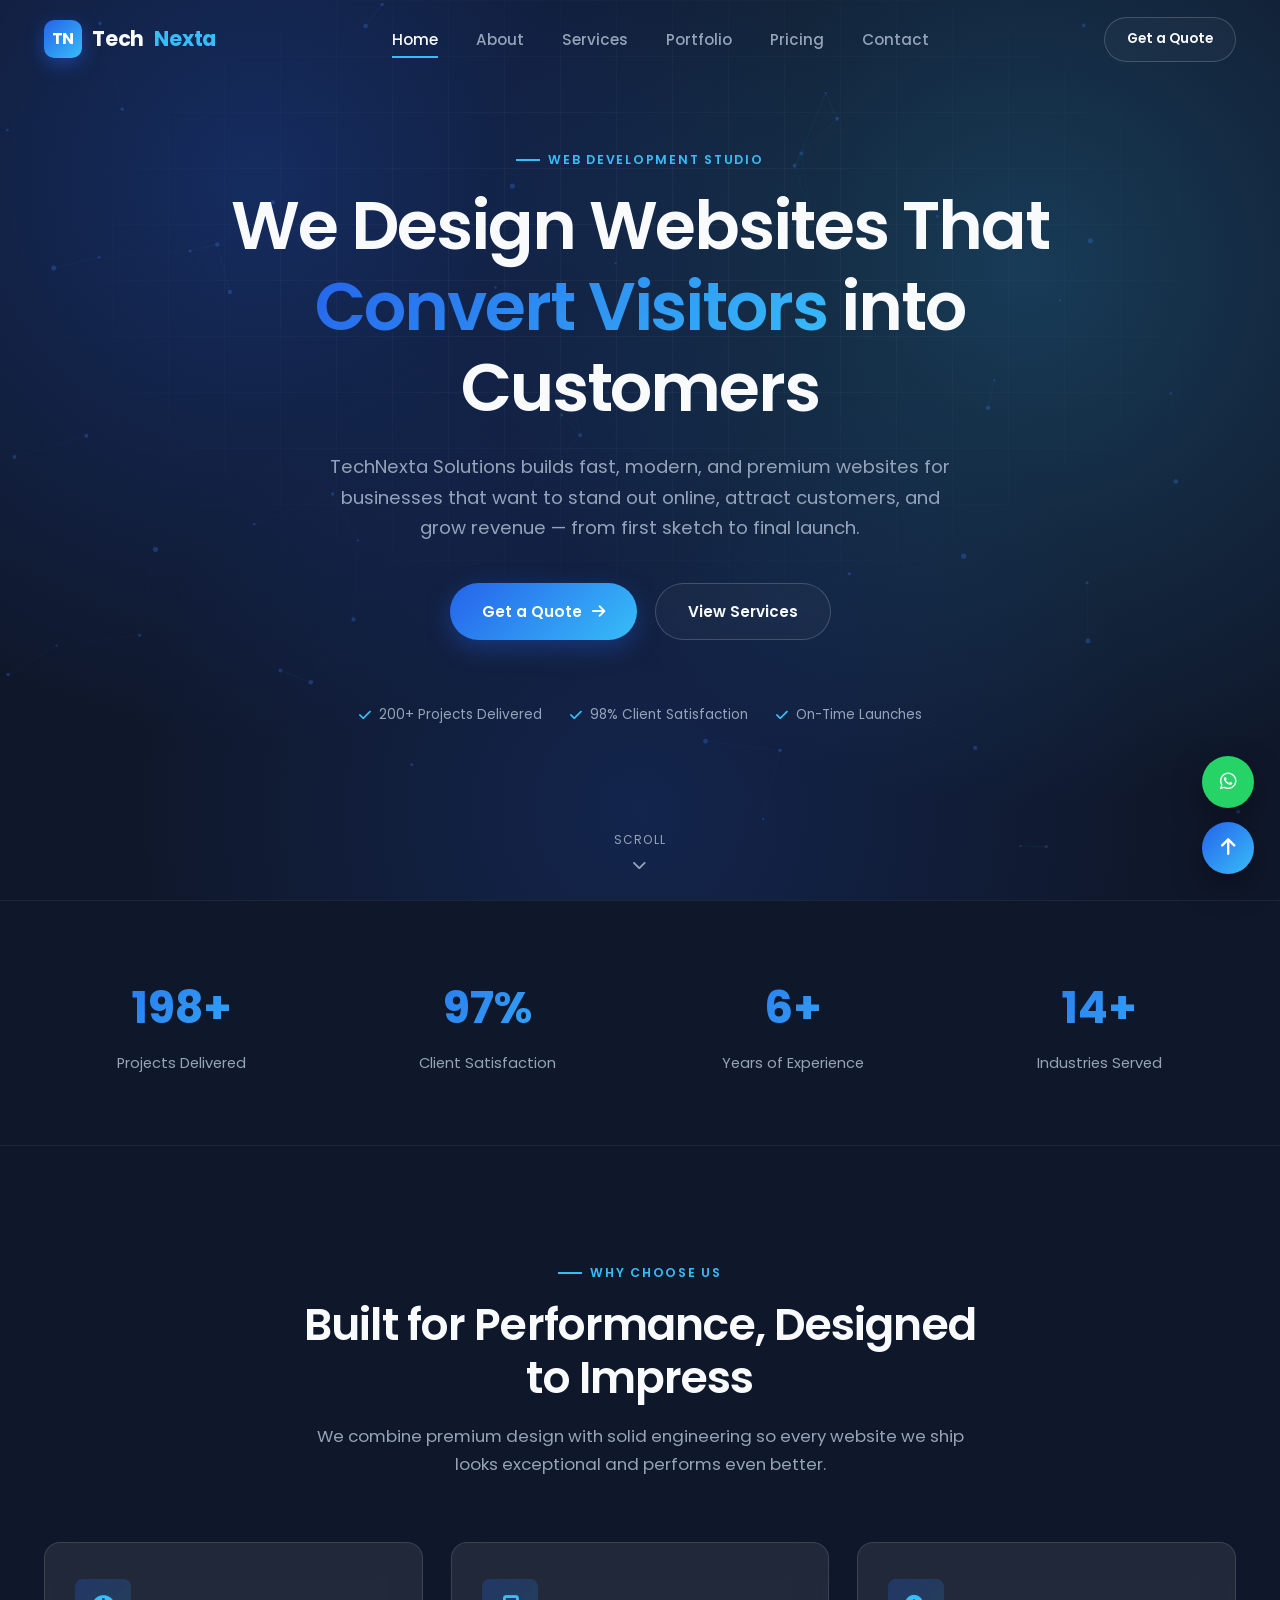
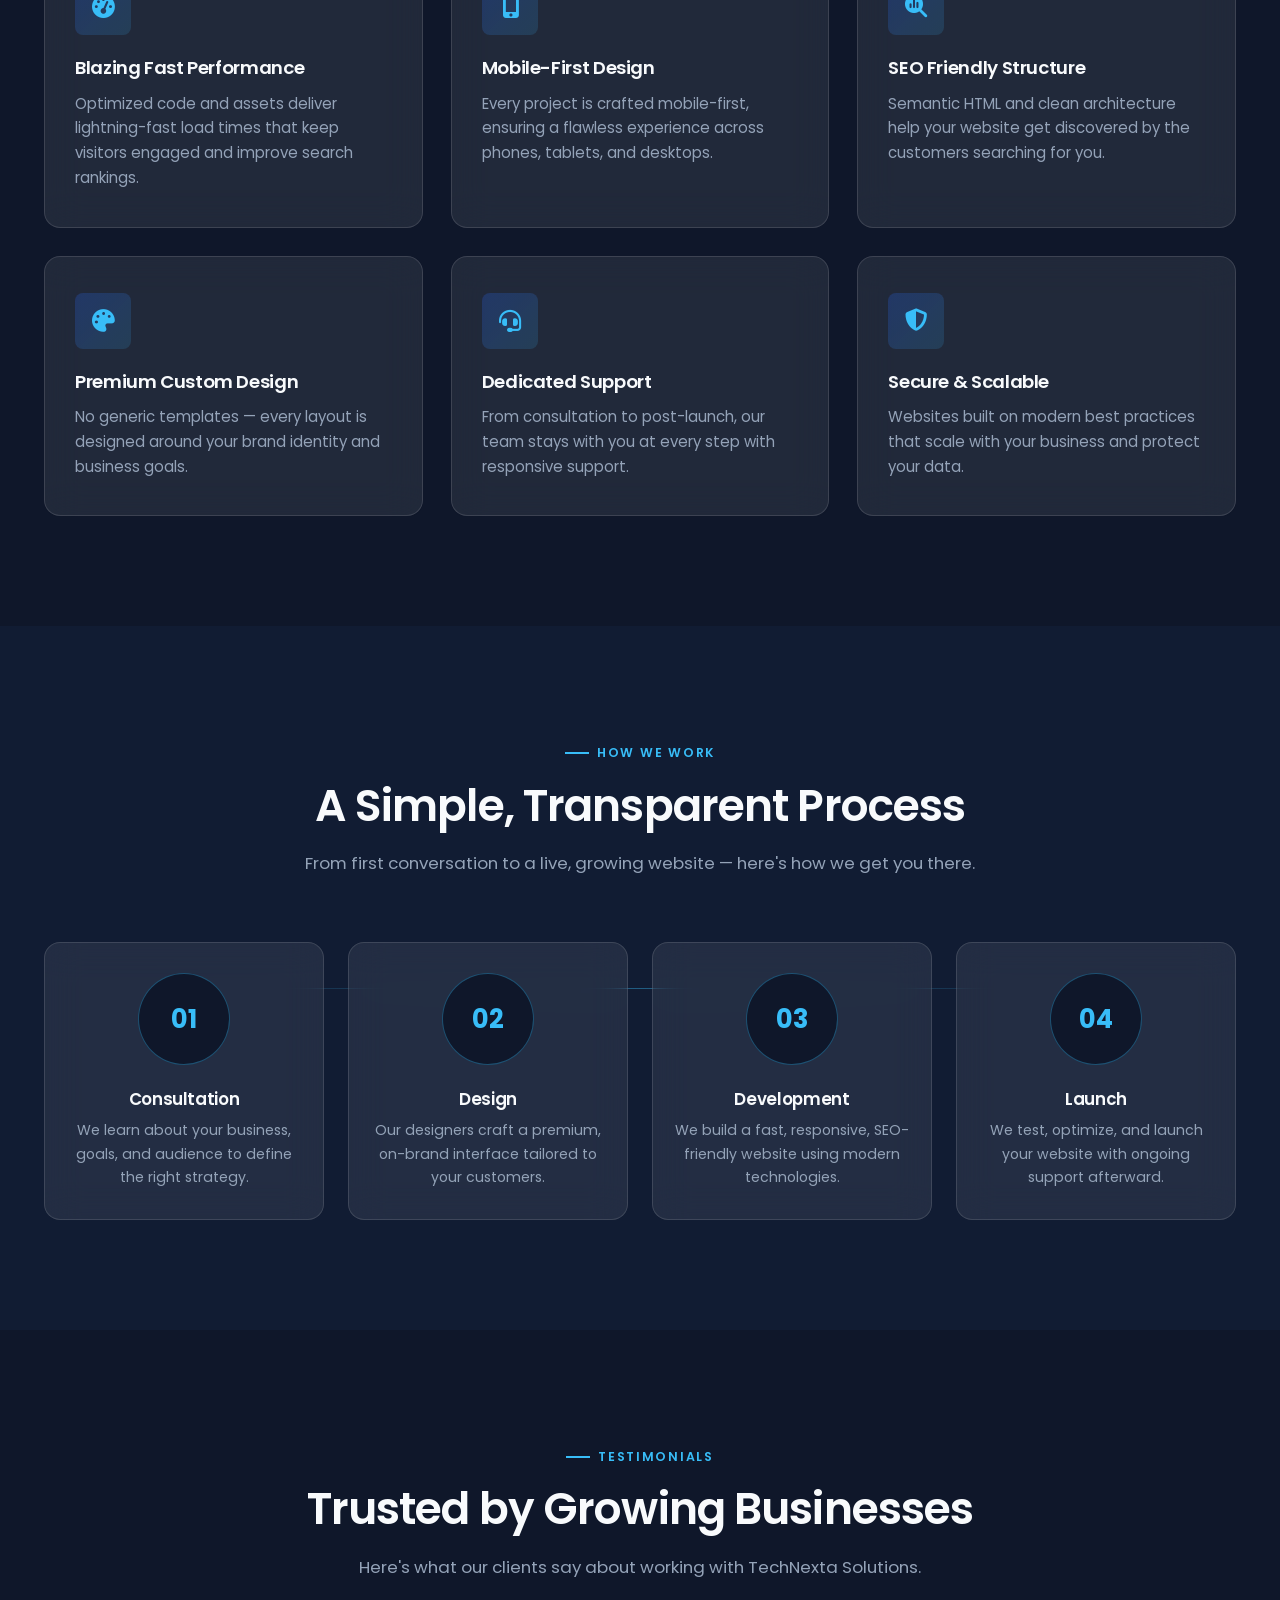
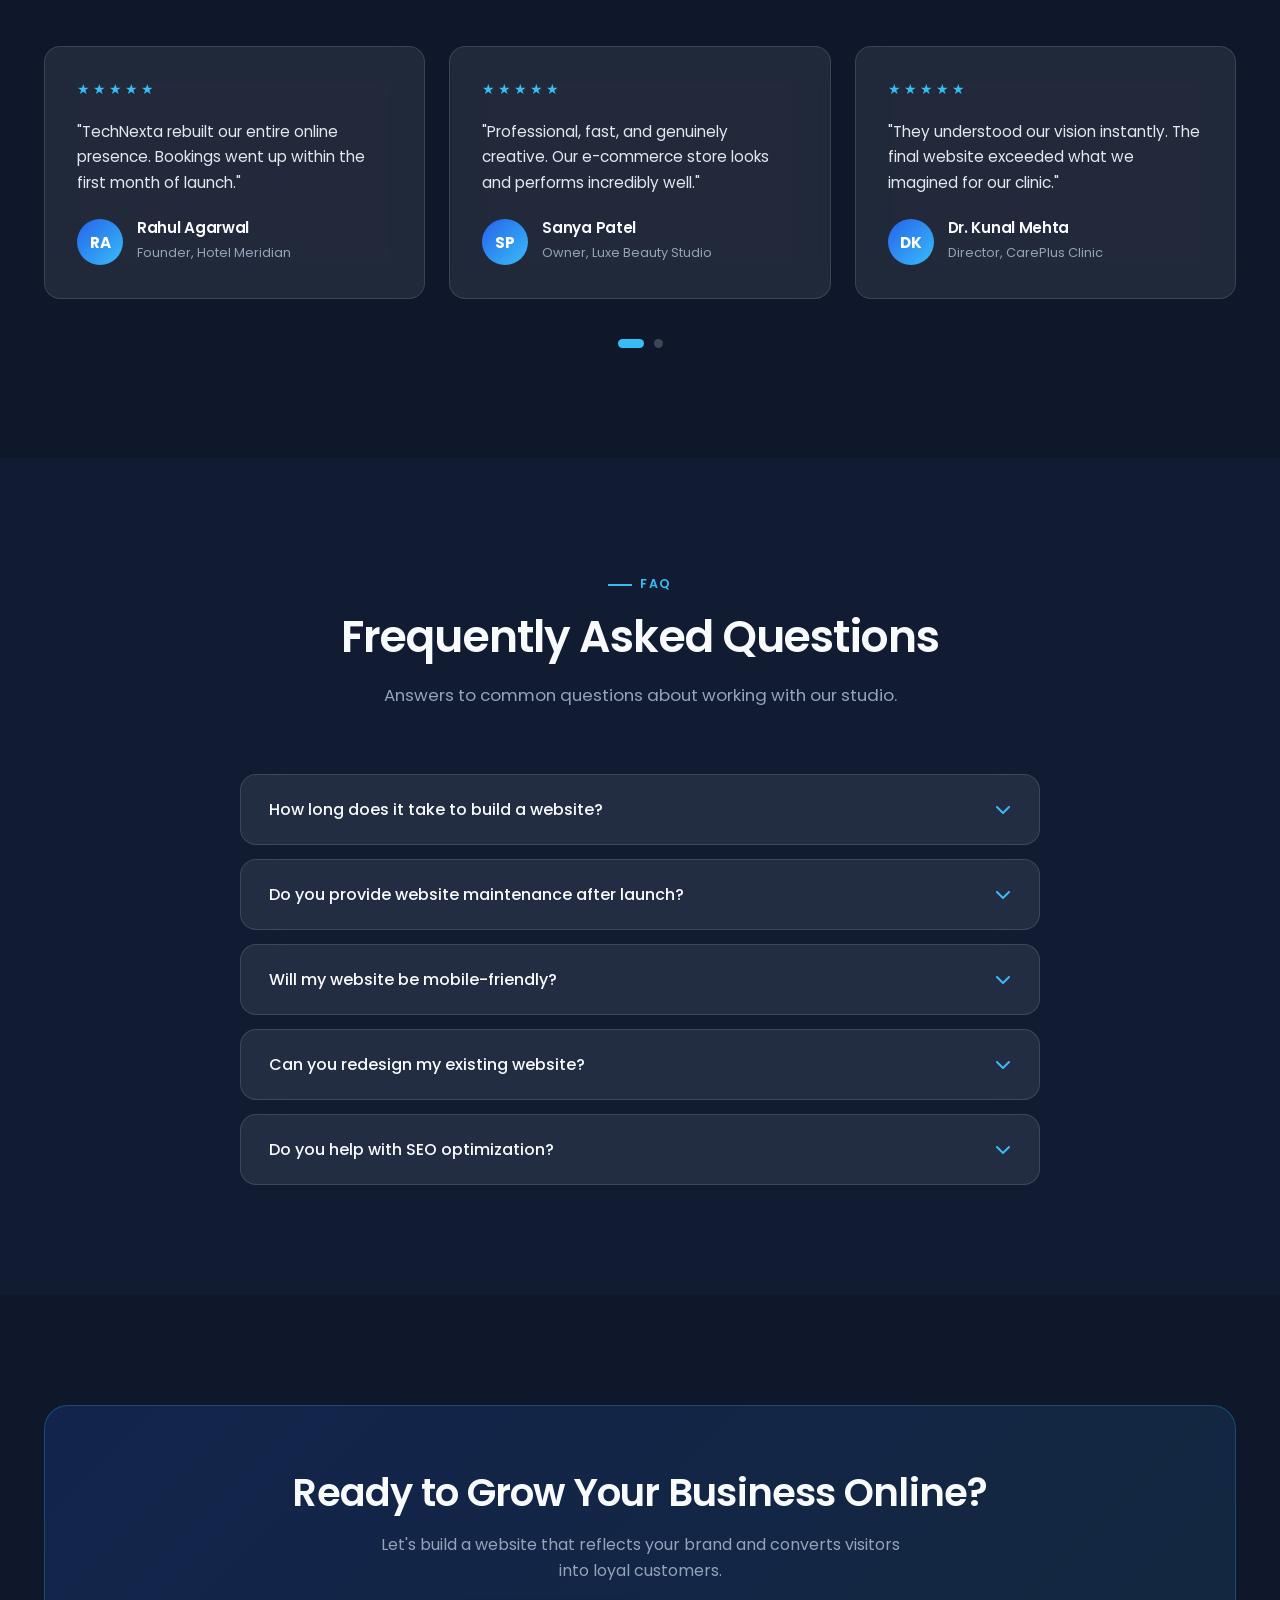
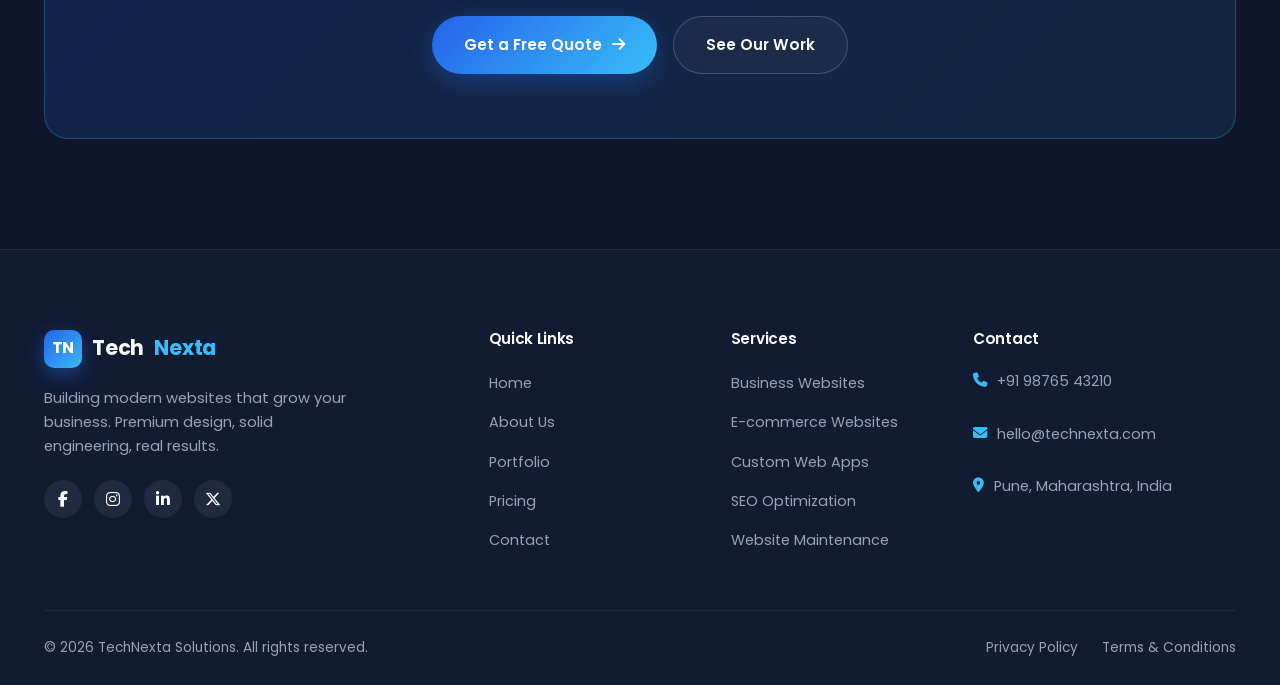
==== index.html @ 96748e0d "Initial commit" ====
<!DOCTYPE html>
<html lang="en">
<head>
<meta charset="UTF-8">
<meta name="viewport" content="width=device-width, initial-scale=1.0">
<title>TechNexta Solutions | Premium Web Development Company</title>
<meta name="description" content="TechNexta Solutions designs and builds modern, high-converting websites for businesses, e-commerce brands, restaurants, healthcare, real estate and more. Building modern websites that grow your business.">
<meta name="keywords" content="web development company, website design, e-commerce websites, business websites, SEO, custom web applications">
<meta name="author" content="TechNexta Solutions">
<link rel="canonical" href="https://www.technexta.com/">

<!-- Open Graph -->
<meta property="og:title" content="TechNexta Solutions | Building Modern Websites That Grow Your Business">
<meta property="og:description" content="Premium website design & development for businesses that want to convert visitors into customers.">
<meta property="og:type" content="website">

<!-- Favicon -->
<link rel="icon" href="data:image/svg+xml,<svg xmlns=%22http://www.w3.org/2000/svg%22 viewBox=%220 0 100 100%22><rect width=%22100%22 height=%22100%22 rx=%2222%22 fill=%22%232563EB%22/><text x=%2250%25%22 y=%2262%25%22 font-size=%2255%22 fill=%22white%22 text-anchor=%22middle%22 font-family=%22Arial%22>N</text></svg>">

<!-- Google Fonts: Poppins -->
<link rel="preconnect" href="https://fonts.googleapis.com">
<link rel="preconnect" href="https://fonts.gstatic.com" crossorigin>
<link href="https://fonts.googleapis.com/css2?family=Poppins:wght@300;400;500;600;700;800&display=swap" rel="stylesheet">

<!-- Font Awesome -->
<link rel="stylesheet" href="https://cdnjs.cloudflare.com/ajax/libs/font-awesome/6.5.1/css/all.min.css">

<!-- Stylesheet -->
<link rel="stylesheet" href="css/style.css">
</head>
<body>

<!-- Preloader -->
<div id="preloader">
  <div class="loader-mark">
    <div class="loader-ring"></div>
    <span>TechNexta</span>
  </div>
</div>

<!-- Navbar -->
<header class="navbar" id="navbar">
  <div class="nav-inner">
    <a href="index.html" class="logo">
      <span class="logo-mark">TN</span>
      Tech<span class="accent">Nexta</span>
    </a>
    <nav class="nav-links" id="navLinks">
      <a href="index.html" class="active">Home</a>
      <a href="about.html">About</a>
      <a href="services.html">Services</a>
      <a href="portfolio.html">Portfolio</a>
      <a href="pricing.html">Pricing</a>
      <a href="contact.html">Contact</a>
    </nav>
    <div class="nav-cta">
      <a href="contact.html" class="btn btn-outline btn-sm">Get a Quote</a>
      <button class="nav-toggle" id="navToggle" aria-label="Toggle menu">
        <span></span><span></span><span></span>
      </button>
    </div>
  </div>
</header>

<main>
  <!-- ============ HERO ============ -->
  <section class="hero">
    <div class="hero-bg">
      <canvas id="heroCanvas"></canvas>
    </div>
    <div class="hero-grid"></div>
    <div class="container hero-content">
      <div class="eyebrow" style="justify-content:center">Web Development Studio</div>
      <h1>We Design Websites That <span class="text-gradient">Convert Visitors</span> into Customers</h1>
      <p class="lead">TechNexta Solutions builds fast, modern, and premium websites for businesses that want to stand out online, attract customers, and grow revenue &mdash; from first sketch to final launch.</p>
      <div class="hero-actions">
        <a href="contact.html" class="btn btn-primary">Get a Quote <i class="fa-solid fa-arrow-right"></i></a>
        <a href="services.html" class="btn btn-outline">View Services</a>
      </div>
      <div class="hero-trust">
        <span><i class="fa-solid fa-check"></i> 200+ Projects Delivered</span>
        <span><i class="fa-solid fa-check"></i> 98% Client Satisfaction</span>
        <span><i class="fa-solid fa-check"></i> On-Time Launches</span>
      </div>
    </div>
    <div class="scroll-cue"><span>SCROLL</span><i class="fa-solid fa-chevron-down"></i></div>
  </section>

  <!-- ============ STATS ============ -->
  <section class="stats-section">
    <div class="container">
      <div class="stats-grid">
        <div class="stat-item reveal">
          <div class="stat-number" data-count="200" data-suffix="+">0</div>
          <div class="stat-label">Projects Delivered</div>
        </div>
        <div class="stat-item reveal reveal-delay-1">
          <div class="stat-number" data-count="98" data-suffix="%">0</div>
          <div class="stat-label">Client Satisfaction</div>
        </div>
        <div class="stat-item reveal reveal-delay-2">
          <div class="stat-number" data-count="7" data-suffix="+">0</div>
          <div class="stat-label">Years of Experience</div>
        </div>
        <div class="stat-item reveal reveal-delay-3">
          <div class="stat-number" data-count="15" data-suffix="+">0</div>
          <div class="stat-label">Industries Served</div>
        </div>
      </div>
    </div>
  </section>

  <!-- ============ WHY CHOOSE US ============ -->
  <section id="why-us">
    <div class="container">
      <div class="section-head reveal">
        <div class="eyebrow" style="justify-content:center">Why Choose Us</div>
        <h2>Built for Performance, Designed to Impress</h2>
        <p>We combine premium design with solid engineering so every website we ship looks exceptional and performs even better.</p>
      </div>
      <div class="features-grid">
        <div class="glass-card feature-card reveal">
          <div class="feature-icon"><i class="fa-solid fa-gauge-high"></i></div>
          <h3>Blazing Fast Performance</h3>
          <p>Optimized code and assets deliver lightning-fast load times that keep visitors engaged and improve search rankings.</p>
        </div>
        <div class="glass-card feature-card reveal reveal-delay-1">
          <div class="feature-icon"><i class="fa-solid fa-mobile-screen-button"></i></div>
          <h3>Mobile-First Design</h3>
          <p>Every project is crafted mobile-first, ensuring a flawless experience across phones, tablets, and desktops.</p>
        </div>
        <div class="glass-card feature-card reveal reveal-delay-2">
          <div class="feature-icon"><i class="fa-solid fa-magnifying-glass-chart"></i></div>
          <h3>SEO Friendly Structure</h3>
          <p>Semantic HTML and clean architecture help your website get discovered by the customers searching for you.</p>
        </div>
        <div class="glass-card feature-card reveal">
          <div class="feature-icon"><i class="fa-solid fa-palette"></i></div>
          <h3>Premium Custom Design</h3>
          <p>No generic templates &mdash; every layout is designed around your brand identity and business goals.</p>
        </div>
        <div class="glass-card feature-card reveal reveal-delay-1">
          <div class="feature-icon"><i class="fa-solid fa-headset"></i></div>
          <h3>Dedicated Support</h3>
          <p>From consultation to post-launch, our team stays with you at every step with responsive support.</p>
        </div>
        <div class="glass-card feature-card reveal reveal-delay-2">
          <div class="feature-icon"><i class="fa-solid fa-shield-halved"></i></div>
          <h3>Secure & Scalable</h3>
          <p>Websites built on modern best practices that scale with your business and protect your data.</p>
        </div>
      </div>
    </div>
  </section>

  <!-- ============ PROCESS ============ -->
  <section class="bg-alt" id="process">
    <div class="container">
      <div class="section-head reveal">
        <div class="eyebrow" style="justify-content:center">How We Work</div>
        <h2>A Simple, Transparent Process</h2>
        <p>From first conversation to a live, growing website &mdash; here's how we get you there.</p>
      </div>
      <div class="process-track">
        <div class="process-step glass-card reveal">
          <div class="process-num">01</div>
          <h3>Consultation</h3>
          <p>We learn about your business, goals, and audience to define the right strategy.</p>
        </div>
        <div class="process-step glass-card reveal reveal-delay-1">
          <div class="process-num">02</div>
          <h3>Design</h3>
          <p>Our designers craft a premium, on-brand interface tailored to your customers.</p>
        </div>
        <div class="process-step glass-card reveal reveal-delay-2">
          <div class="process-num">03</div>
          <h3>Development</h3>
          <p>We build a fast, responsive, SEO-friendly website using modern technologies.</p>
        </div>
        <div class="process-step glass-card reveal reveal-delay-3">
          <div class="process-num">04</div>
          <h3>Launch</h3>
          <p>We test, optimize, and launch your website with ongoing support afterward.</p>
        </div>
      </div>
    </div>
  </section>

  <!-- ============ TESTIMONIALS ============ -->
  <section id="testimonials">
    <div class="container">
      <div class="section-head reveal">
        <div class="eyebrow" style="justify-content:center">Testimonials</div>
        <h2>Trusted by Growing Businesses</h2>
        <p>Here's what our clients say about working with TechNexta Solutions.</p>
      </div>
      <div class="testimonials-carousel reveal">
        <div class="testimonial-track" id="testimonialTrack">
          <div class="testimonial-slide">
            <div class="glass-card testimonial-card">
              <div class="testimonial-stars">★★★★★</div>
              <p class="quote">"TechNexta rebuilt our entire online presence. Bookings went up within the first month of launch."</p>
              <div class="testimonial-person">
                <div class="testimonial-avatar">RA</div>
                <div><h4>Rahul Agarwal</h4><span>Founder, Hotel Meridian</span></div>
              </div>
            </div>
            <div class="glass-card testimonial-card">
              <div class="testimonial-stars">★★★★★</div>
              <p class="quote">"Professional, fast, and genuinely creative. Our e-commerce store looks and performs incredibly well."</p>
              <div class="testimonial-person">
                <div class="testimonial-avatar">SP</div>
                <div><h4>Sanya Patel</h4><span>Owner, Luxe Beauty Studio</span></div>
              </div>
            </div>
            <div class="glass-card testimonial-card">
              <div class="testimonial-stars">★★★★★</div>
              <p class="quote">"They understood our vision instantly. The final website exceeded what we imagined for our clinic."</p>
              <div class="testimonial-person">
                <div class="testimonial-avatar">DK</div>
                <div><h4>Dr. Kunal Mehta</h4><span>Director, CarePlus Clinic</span></div>
              </div>
            </div>
          </div>
          <div class="testimonial-slide">
            <div class="glass-card testimonial-card">
              <div class="testimonial-stars">★★★★★</div>
              <p class="quote">"Our new site's speed and SEO improvements brought a huge jump in organic leads."</p>
              <div class="testimonial-person">
                <div class="testimonial-avatar">AV</div>
                <div><h4>Aditi Verma</h4><span>Marketing Head, UrbanNest Realty</span></div>
              </div>
            </div>
            <div class="glass-card testimonial-card">
              <div class="testimonial-stars">★★★★★</div>
              <p class="quote">"Communication was excellent throughout. They delivered exactly on schedule and on budget."</p>
              <div class="testimonial-person">
                <div class="testimonial-avatar">MS</div>
                <div><h4>Manish Shah</h4><span>CEO, FitZone Gyms</span></div>
              </div>
            </div>
            <div class="glass-card testimonial-card">
              <div class="testimonial-stars">★★★★★</div>
              <p class="quote">"A dependable team for ongoing maintenance. Our site has never had downtime since launch."</p>
              <div class="testimonial-person">
                <div class="testimonial-avatar">NR</div>
                <div><h4>Neha Reddy</h4><span>Principal, Bright Future School</span></div>
              </div>
            </div>
          </div>
        </div>
        <div class="carousel-nav" id="carouselDots"></div>
      </div>
    </div>
  </section>

  <!-- ============ FAQ ============ -->
  <section class="bg-alt" id="faq">
    <div class="container">
      <div class="section-head reveal">
        <div class="eyebrow" style="justify-content:center">FAQ</div>
        <h2>Frequently Asked Questions</h2>
        <p>Answers to common questions about working with our studio.</p>
      </div>
      <div class="faq-list reveal">
        <div class="faq-item glass-card">
          <button class="faq-question">How long does it take to build a website? <i class="fa-solid fa-chevron-down"></i></button>
          <div class="faq-answer"><p>Most business websites take 2-4 weeks depending on scope, while larger e-commerce or custom web applications typically take 6-10 weeks.</p></div>
        </div>
        <div class="faq-item glass-card">
          <button class="faq-question">Do you provide website maintenance after launch? <i class="fa-solid fa-chevron-down"></i></button>
          <div class="faq-answer"><p>Yes, we offer ongoing maintenance packages covering updates, backups, security monitoring, and content changes.</p></div>
        </div>
        <div class="faq-item glass-card">
          <button class="faq-question">Will my website be mobile-friendly? <i class="fa-solid fa-chevron-down"></i></button>
          <div class="faq-answer"><p>Absolutely. Every website we build is designed mobile-first and tested across devices before launch.</p></div>
        </div>
        <div class="faq-item glass-card">
          <button class="faq-question">Can you redesign my existing website? <i class="fa-solid fa-chevron-down"></i></button>
          <div class="faq-answer"><p>Yes, website redesign is one of our core services. We modernize outdated sites while preserving your SEO value.</p></div>
        </div>
        <div class="faq-item glass-card">
          <button class="faq-question">Do you help with SEO optimization? <i class="fa-solid fa-chevron-down"></i></button>
          <div class="faq-answer"><p>Yes, every site is built with SEO-friendly structure, and we also offer dedicated SEO optimization packages.</p></div>
        </div>
      </div>
    </div>
  </section>

  <!-- ============ CONTACT CTA ============ -->
  <section id="contact-cta">
    <div class="container">
      <div class="cta-banner reveal">
        <h2>Ready to Grow Your Business Online?</h2>
        <p>Let's build a website that reflects your brand and converts visitors into loyal customers.</p>
        <div class="cta-actions">
          <a href="contact.html" class="btn btn-primary">Get a Free Quote <i class="fa-solid fa-arrow-right"></i></a>
          <a href="portfolio.html" class="btn btn-outline">See Our Work</a>
        </div>
      </div>
    </div>
  </section>
</main>

<!-- ============ FOOTER ============ -->
<footer>
  <div class="container">
    <div class="footer-grid">
      <div class="footer-brand">
        <a href="index.html" class="logo"><span class="logo-mark">TN</span>Tech<span class="accent">Nexta</span></a>
        <p>Building modern websites that grow your business. Premium design, solid engineering, real results.</p>
        <div class="footer-social">
          <a href="#" aria-label="Facebook"><i class="fa-brands fa-facebook-f"></i></a>
          <a href="#" aria-label="Instagram"><i class="fa-brands fa-instagram"></i></a>
          <a href="#" aria-label="LinkedIn"><i class="fa-brands fa-linkedin-in"></i></a>
          <a href="#" aria-label="Twitter"><i class="fa-brands fa-x-twitter"></i></a>
        </div>
      </div>
      <div class="footer-col">
        <h4>Quick Links</h4>
        <ul>
          <li><a href="index.html">Home</a></li>
          <li><a href="about.html">About Us</a></li>
          <li><a href="portfolio.html">Portfolio</a></li>
          <li><a href="pricing.html">Pricing</a></li>
          <li><a href="contact.html">Contact</a></li>
        </ul>
      </div>
      <div class="footer-col">
        <h4>Services</h4>
        <ul>
          <li><a href="services.html">Business Websites</a></li>
          <li><a href="services.html">E-commerce Websites</a></li>
          <li><a href="services.html">Custom Web Apps</a></li>
          <li><a href="services.html">SEO Optimization</a></li>
          <li><a href="services.html">Website Maintenance</a></li>
        </ul>
      </div>
      <div class="footer-col">
        <h4>Contact</h4>
        <ul class="footer-contact">
          <li><i class="fa-solid fa-phone"></i> +91 98765 43210</li>
          <li><i class="fa-solid fa-envelope"></i> hello@technexta.com</li>
          <li><i class="fa-solid fa-location-dot"></i> Pune, Maharashtra, India</li>
        </ul>
      </div>
    </div>
    <div class="footer-bottom">
      <p>&copy; <span class="current-year">2026</span> TechNexta Solutions. All rights reserved.</p>
      <div class="footer-bottom-links">
        <a href="#">Privacy Policy</a>
        <a href="#">Terms &amp; Conditions</a>
      </div>
    </div>
  </div>
</footer>

<!-- Float Buttons -->
<div class="float-btns">
  <a href="https://wa.me/919876543210" target="_blank" class="float-btn whatsapp" aria-label="Chat on WhatsApp"><i class="fa-brands fa-whatsapp"></i></a>
  <button class="float-btn top" id="backToTop" aria-label="Back to top"><i class="fa-solid fa-arrow-up"></i></button>
</div>

<script src="js/script.js"></script>
</body>
</html>
---- css/style.css ----
/* ==========================================================================
   TechNexta Solutions — Main Stylesheet
   Design system: dark premium theme, glassmorphism, blue accents
   ========================================================================== */

/* ---------- Design Tokens ---------- */
:root {
  --color-primary: #2563EB;
  --color-primary-light: #3B82F6;
  --color-secondary: #1E293B;
  --color-accent: #38BDF8;
  --color-bg: #0F172A;
  --color-bg-alt: #111C33;
  --color-text: #F8FAFC;
  --color-text-muted: #94A3B8;
  --color-card: rgba(255, 255, 255, 0.08);
  --color-card-border: rgba(255, 255, 255, 0.12);
  --color-card-hover: rgba(255, 255, 255, 0.12);

  --gradient-primary: linear-gradient(135deg, var(--color-primary) 0%, var(--color-accent) 100%);
  --gradient-radial: radial-gradient(circle at 50% 0%, rgba(37, 99, 235, 0.25), transparent 60%);

  --font-display: 'Poppins', sans-serif;
  --font-body: 'Poppins', sans-serif;

  --shadow-sm: 0 4px 12px rgba(0, 0, 0, 0.25);
  --shadow-md: 0 12px 32px rgba(0, 0, 0, 0.35);
  --shadow-lg: 0 24px 64px rgba(0, 0, 0, 0.45);
  --shadow-glow: 0 0 0 1px rgba(56, 189, 248, 0.15), 0 8px 32px rgba(37, 99, 235, 0.25);

  --radius-sm: 8px;
  --radius-md: 16px;
  --radius-lg: 24px;
  --radius-pill: 999px;

  --transition: all 0.35s cubic-bezier(0.22, 1, 0.36, 1);
  --container-width: 1240px;
  --header-height: 80px;
}

/* ---------- Reset ---------- */
* , *::before, *::after { box-sizing: border-box; margin: 0; padding: 0; }

html {
  scroll-behavior: smooth;
  scroll-padding-top: var(--header-height);
}

body {
  font-family: var(--font-body);
  background-color: var(--color-bg);
  color: var(--color-text);
  line-height: 1.65;
  font-size: 16px;
  overflow-x: hidden;
  -webkit-font-smoothing: antialiased;
}

img { max-width: 100%; display: block; }
a { text-decoration: none; color: inherit; }
ul { list-style: none; }
button { font-family: inherit; cursor: pointer; border: none; background: none; color: inherit; }
input, textarea, select { font-family: inherit; }

::selection { background: var(--color-primary); color: #fff; }

::-webkit-scrollbar { width: 10px; }
::-webkit-scrollbar-track { background: var(--color-bg); }
::-webkit-scrollbar-thumb { background: var(--color-secondary); border-radius: var(--radius-pill); }
::-webkit-scrollbar-thumb:hover { background: var(--color-primary); }

h1, h2, h3, h4, h5, h6 {
  font-family: var(--font-display);
  font-weight: 600;
  line-height: 1.2;
  letter-spacing: -0.02em;
}

.container {
  width: 100%;
  max-width: var(--container-width);
  margin: 0 auto;
  padding: 0 24px;
}

section { position: relative; padding: 110px 0; }
@media (max-width: 768px) { section { padding: 72px 0; } }

/* ---------- Utility ---------- */
.eyebrow {
  display: inline-flex;
  align-items: center;
  gap: 8px;
  font-size: 0.78rem;
  font-weight: 600;
  letter-spacing: 0.14em;
  text-transform: uppercase;
  color: var(--color-accent);
  margin-bottom: 16px;
}
.eyebrow::before {
  content: '';
  width: 24px;
  height: 2px;
  background: var(--color-accent);
  display: inline-block;
}

.section-head {
  max-width: 680px;
  margin: 0 auto 64px;
  text-align: center;
}
.section-head h2 {
  font-size: clamp(1.9rem, 4vw, 2.75rem);
  margin-bottom: 18px;
}
.section-head p {
  color: var(--color-text-muted);
  font-size: 1.05rem;
}
.section-head.align-left { margin: 0 0 56px; text-align: left; }

.text-gradient {
  background: var(--gradient-primary);
  -webkit-background-clip: text;
  background-clip: text;
  color: transparent;
}

.bg-alt { background: var(--color-bg-alt); }

/* ---------- Buttons ---------- */
.btn {
  display: inline-flex;
  align-items: center;
  justify-content: center;
  gap: 10px;
  padding: 15px 32px;
  border-radius: var(--radius-pill);
  font-weight: 600;
  font-size: 0.95rem;
  transition: var(--transition);
  white-space: nowrap;
  position: relative;
  overflow: hidden;
}
.btn-primary {
  background: var(--gradient-primary);
  color: #fff;
  box-shadow: 0 8px 24px rgba(37, 99, 235, 0.35);
}
.btn-primary:hover {
  transform: translateY(-3px);
  box-shadow: 0 14px 32px rgba(37, 99, 235, 0.5);
}
.btn-outline {
  background: rgba(255, 255, 255, 0.03);
  color: var(--color-text);
  border: 1px solid rgba(255, 255, 255, 0.18);
  backdrop-filter: blur(10px);
}
.btn-outline:hover {
  border-color: var(--color-accent);
  background: rgba(56, 189, 248, 0.08);
  transform: translateY(-3px);
}
.btn-sm { padding: 10px 22px; font-size: 0.85rem; }
.btn-block { width: 100%; }

/* ---------- Preloader ---------- */
#preloader {
  position: fixed; inset: 0; z-index: 9999;
  background: var(--color-bg);
  display: flex; align-items: center; justify-content: center;
  transition: opacity 0.6s ease, visibility 0.6s ease;
}
#preloader.loaded { opacity: 0; visibility: hidden; }
.loader-mark {
  display: flex; flex-direction: column; align-items: center; gap: 18px;
}
.loader-ring {
  width: 54px; height: 54px;
  border-radius: 50%;
  border: 3px solid rgba(56, 189, 248, 0.15);
  border-top-color: var(--color-accent);
  animation: spin 0.9s linear infinite;
}
.loader-mark span {
  font-size: 0.85rem;
  letter-spacing: 0.2em;
  color: var(--color-text-muted);
  text-transform: uppercase;
}
@keyframes spin { to { transform: rotate(360deg); } }

/* ---------- Navbar ---------- */
.navbar {
  position: fixed; top: 0; left: 0; right: 0; z-index: 1000;
  height: var(--header-height);
  display: flex; align-items: center;
  background: transparent;
  transition: var(--transition);
  border-bottom: 1px solid transparent;
}
.navbar.scrolled {
  background: rgba(15, 23, 42, 0.85);
  backdrop-filter: blur(16px);
  -webkit-backdrop-filter: blur(16px);
  border-bottom: 1px solid rgba(255, 255, 255, 0.08);
  box-shadow: 0 8px 32px rgba(0, 0, 0, 0.3);
}
.nav-inner {
  width: 100%; max-width: var(--container-width); margin: 0 auto;
  padding: 0 24px;
  display: flex; align-items: center; justify-content: space-between;
}
.logo {
  display: flex; align-items: center; gap: 10px;
  font-size: 1.3rem; font-weight: 700; letter-spacing: -0.01em;
}
.logo-mark {
  width: 38px; height: 38px;
  border-radius: 10px;
  background: var(--gradient-primary);
  display: flex; align-items: center; justify-content: center;
  font-size: 1rem; font-weight: 700; color: #fff;
  box-shadow: 0 6px 18px rgba(37, 99, 235, 0.45);
}
.logo span.accent { color: var(--color-accent); }

.nav-links {
  display: flex; align-items: center; gap: 38px;
}
.nav-links a {
  font-size: 0.95rem; font-weight: 500; color: var(--color-text-muted);
  position: relative; padding: 6px 0;
  transition: var(--transition);
}
.nav-links a::after {
  content: ''; position: absolute; left: 0; bottom: 0;
  width: 0; height: 2px; background: var(--color-accent);
  transition: var(--transition);
}
.nav-links a:hover, .nav-links a.active { color: var(--color-text); }
.nav-links a:hover::after, .nav-links a.active::after { width: 100%; }

.nav-cta { display: flex; align-items: center; gap: 16px; }

.nav-toggle {
  display: none;
  width: 42px; height: 42px;
  border-radius: var(--radius-sm);
  background: rgba(255, 255, 255, 0.06);
  align-items: center; justify-content: center;
  flex-direction: column; gap: 5px;
}
.nav-toggle span {
  width: 20px; height: 2px; background: var(--color-text);
  transition: var(--transition); border-radius: 2px;
}
.nav-toggle.active span:nth-child(1) { transform: translateY(7px) rotate(45deg); }
.nav-toggle.active span:nth-child(2) { opacity: 0; }
.nav-toggle.active span:nth-child(3) { transform: translateY(-7px) rotate(-45deg); }

@media (max-width: 900px) {
  .nav-links {
    position: fixed; top: var(--header-height); left: 0; right: 0;
    flex-direction: column; align-items: stretch; gap: 0;
    background: rgba(15, 23, 42, 0.98);
    backdrop-filter: blur(16px);
    padding: 12px 24px 24px;
    transform: translateY(-8px);
    opacity: 0; visibility: hidden; pointer-events: none;
    transition: var(--transition);
    border-bottom: 1px solid rgba(255, 255, 255, 0.08);
  }
  .nav-links.open {
    transform: translateY(0); opacity: 1; visibility: visible; pointer-events: auto;
  }
  .nav-links a { padding: 14px 0; border-bottom: 1px solid rgba(255, 255, 255, 0.06); }
  .nav-cta .btn-outline { display: none; }
  .nav-toggle { display: flex; }
}

/* ---------- Hero ---------- */
.hero {
  position: relative;
  min-height: 100vh;
  display: flex; align-items: center;
  padding-top: var(--header-height);
  overflow: hidden;
}
.hero-bg {
  position: absolute; inset: 0; z-index: 0;
  background:
    radial-gradient(circle at 20% 20%, rgba(37, 99, 235, 0.28), transparent 45%),
    radial-gradient(circle at 80% 30%, rgba(56, 189, 248, 0.22), transparent 45%),
    radial-gradient(circle at 50% 90%, rgba(37, 99, 235, 0.18), transparent 50%);
}
.hero-bg canvas { position: absolute; inset: 0; width: 100%; height: 100%; opacity: 0.5; }
.hero-grid {
  position: absolute; inset: 0;
  background-image:
    linear-gradient(rgba(255,255,255,0.035) 1px, transparent 1px),
    linear-gradient(90deg, rgba(255,255,255,0.035) 1px, transparent 1px);
  background-size: 56px 56px;
  mask-image: radial-gradient(ellipse 70% 60% at 50% 30%, black 20%, transparent 75%);
}

.hero-content {
  position: relative; z-index: 2;
  text-align: center;
  max-width: 880px;
  margin: 0 auto;
}
.hero-content h1 {
  font-size: clamp(2.2rem, 5.6vw, 4.2rem);
  margin-bottom: 24px;
  letter-spacing: -0.03em;
}
.hero-content .lead {
  font-size: 1.15rem;
  color: var(--color-text-muted);
  max-width: 620px;
  margin: 0 auto 40px;
}
.hero-actions {
  display: flex; gap: 18px; justify-content: center; flex-wrap: wrap;
  margin-bottom: 64px;
}
.hero-trust {
  display: flex; align-items: center; justify-content: center; gap: 28px;
  flex-wrap: wrap;
  color: var(--color-text-muted);
  font-size: 0.85rem;
}
.hero-trust span { display: flex; align-items: center; gap: 8px; }
.hero-trust i { color: var(--color-accent); }

.scroll-cue {
  position: absolute; bottom: 28px; left: 50%; transform: translateX(-50%);
  display: flex; flex-direction: column; align-items: center; gap: 8px;
  color: var(--color-text-muted); font-size: 0.75rem; letter-spacing: 0.1em;
  animation: floatY 2.4s ease-in-out infinite;
  z-index: 2;
}
.scroll-cue i { font-size: 0.9rem; }
@keyframes floatY { 0%, 100% { transform: translate(-50%, 0); } 50% { transform: translate(-50%, 8px); } }

/* ---------- Stats ---------- */
.stats-section { padding: 70px 0; border-top: 1px solid rgba(255,255,255,0.06); border-bottom: 1px solid rgba(255,255,255,0.06); }
.stats-grid {
  display: grid; grid-template-columns: repeat(4, 1fr); gap: 32px;
  text-align: center;
}
.stat-item .stat-number {
  font-family: var(--font-display); font-weight: 700;
  font-size: clamp(2rem, 4vw, 2.8rem);
  background: var(--gradient-primary); -webkit-background-clip: text; background-clip: text; color: transparent;
}
.stat-item .stat-label { color: var(--color-text-muted); font-size: 0.92rem; margin-top: 6px; }
@media (max-width: 768px) { .stats-grid { grid-template-columns: repeat(2, 1fr); gap: 36px 20px; } }

/* ---------- Glass Cards ---------- */
.glass-card {
  background: var(--color-card);
  border: 1px solid var(--color-card-border);
  border-radius: var(--radius-md);
  backdrop-filter: blur(18px);
  -webkit-backdrop-filter: blur(18px);
  transition: var(--transition);
}
.glass-card:hover {
  background: var(--color-card-hover);
  border-color: rgba(56, 189, 248, 0.35);
  transform: translateY(-6px);
  box-shadow: var(--shadow-glow);
}

/* ---------- Why Choose Us ---------- */
.features-grid {
  display: grid; grid-template-columns: repeat(3, 1fr); gap: 28px;
}
.feature-card { padding: 36px 30px; }
.feature-icon {
  width: 56px; height: 56px; border-radius: var(--radius-sm);
  background: linear-gradient(135deg, rgba(37,99,235,0.25), rgba(56,189,248,0.15));
  display: flex; align-items: center; justify-content: center;
  font-size: 1.4rem; color: var(--color-accent);
  margin-bottom: 22px;
}
.feature-card h3 { font-size: 1.15rem; margin-bottom: 12px; }
.feature-card p { color: var(--color-text-muted); font-size: 0.94rem; }
@media (max-width: 900px) { .features-grid { grid-template-columns: 1fr; } }

/* ---------- Process Timeline (horizontal) ---------- */
.process-track {
  display: grid; grid-template-columns: repeat(4, 1fr); gap: 24px;
  position: relative;
}
.process-track::before {
  content: '';
  position: absolute; top: 46px; left: 8%; right: 8%; height: 1px;
  background: linear-gradient(90deg, transparent, rgba(56,189,248,0.4), transparent);
}
.process-step { text-align: center; position: relative; padding: 30px 22px; }
.process-num {
  width: 92px; height: 92px; margin: 0 auto 24px;
  border-radius: 50%;
  background: var(--color-bg);
  border: 1px solid rgba(56,189,248,0.35);
  display: flex; align-items: center; justify-content: center;
  font-size: 1.6rem; font-weight: 700; color: var(--color-accent);
  position: relative; z-index: 2;
}
.process-step h3 { font-size: 1.05rem; margin-bottom: 10px; }
.process-step p { font-size: 0.88rem; color: var(--color-text-muted); }
@media (max-width: 900px) {
  .process-track { grid-template-columns: 1fr; }
  .process-track::before { display: none; }
}

/* ---------- Testimonials ---------- */
.testimonial-track {
  display: flex; gap: 24px; overflow: hidden; position: relative;
}
.testimonial-slide {
  min-width: 100%;
  display: grid; grid-template-columns: repeat(3, 1fr); gap: 24px;
  transition: transform 0.6s cubic-bezier(0.22, 1, 0.36, 1);
}
.testimonial-card { padding: 32px; }
.testimonial-stars { color: var(--color-accent); margin-bottom: 18px; font-size: 0.85rem; letter-spacing: 3px; }
.testimonial-card p.quote { font-size: 0.96rem; color: #E2E8F0; margin-bottom: 24px; }
.testimonial-person { display: flex; align-items: center; gap: 14px; }
.testimonial-avatar {
  width: 46px; height: 46px; border-radius: 50%;
  background: var(--gradient-primary);
  display: flex; align-items: center; justify-content: center;
  font-weight: 700; color: #fff; font-size: 0.95rem;
}
.testimonial-person h4 { font-size: 0.95rem; margin-bottom: 2px; }
.testimonial-person span { font-size: 0.8rem; color: var(--color-text-muted); }

.carousel-nav { display: flex; justify-content: center; gap: 10px; margin-top: 40px; }
.carousel-dot {
  width: 9px; height: 9px; border-radius: 50%;
  background: rgba(255,255,255,0.2);
  transition: var(--transition);
}
.carousel-dot.active { background: var(--color-accent); width: 26px; border-radius: 5px; }

@media (max-width: 900px) {
  .testimonial-slide { grid-template-columns: 1fr; }
}

/* ---------- FAQ Accordion ---------- */
.faq-list { max-width: 800px; margin: 0 auto; display: flex; flex-direction: column; gap: 14px; }
.faq-item {
  border-radius: var(--radius-md);
  overflow: hidden;
}
.faq-question {
  display: flex; align-items: center; justify-content: space-between;
  padding: 22px 28px; width: 100%; text-align: left;
  font-size: 1rem; font-weight: 500;
}
.faq-question i { transition: var(--transition); color: var(--color-accent); flex-shrink: 0; margin-left: 16px; }
.faq-item.open .faq-question i { transform: rotate(180deg); }
.faq-answer {
  max-height: 0; overflow: hidden; transition: max-height 0.4s ease;
}
.faq-answer p { padding: 0 28px 24px; color: var(--color-text-muted); font-size: 0.92rem; }

/* ---------- Contact CTA (home) ---------- */
.cta-banner {
  border-radius: var(--radius-lg);
  padding: 64px 48px;
  text-align: center;
  background: linear-gradient(135deg, rgba(37,99,235,0.18), rgba(56,189,248,0.1));
  border: 1px solid rgba(56,189,248,0.25);
  position: relative; overflow: hidden;
}
.cta-banner h2 { font-size: clamp(1.6rem, 3.6vw, 2.4rem); margin-bottom: 16px; }
.cta-banner p { color: var(--color-text-muted); max-width: 520px; margin: 0 auto 32px; }
.cta-actions { display: flex; gap: 16px; justify-content: center; flex-wrap: wrap; }

/* ---------- Footer ---------- */
footer {
  background: var(--color-bg-alt);
  border-top: 1px solid rgba(255,255,255,0.06);
  padding: 80px 0 0;
}
.footer-grid {
  display: grid; grid-template-columns: 2fr 1fr 1fr 1.3fr; gap: 40px;
  padding-bottom: 56px;
  border-bottom: 1px solid rgba(255,255,255,0.06);
}
.footer-brand p { color: var(--color-text-muted); font-size: 0.92rem; margin: 18px 0 22px; max-width: 320px; }
.footer-social { display: flex; gap: 12px; }
.footer-social a {
  width: 38px; height: 38px; border-radius: 50%;
  background: rgba(255,255,255,0.06);
  display: flex; align-items: center; justify-content: center;
  transition: var(--transition);
}
.footer-social a:hover { background: var(--color-primary); transform: translateY(-3px); }
.footer-col h4 { font-size: 0.95rem; margin-bottom: 22px; }
.footer-col ul { display: flex; flex-direction: column; gap: 13px; }
.footer-col a { color: var(--color-text-muted); font-size: 0.9rem; transition: var(--transition); }
.footer-col a:hover { color: var(--color-accent); padding-left: 4px; }
.footer-contact li { display: flex; gap: 10px; color: var(--color-text-muted); font-size: 0.9rem; margin-bottom: 16px; align-items: flex-start; }
.footer-contact i { color: var(--color-accent); margin-top: 3px; }
.footer-bottom {
  display: flex; align-items: center; justify-content: space-between;
  padding: 26px 0; flex-wrap: wrap; gap: 12px;
  color: var(--color-text-muted); font-size: 0.85rem;
}
.footer-bottom-links { display: flex; gap: 24px; }
.footer-bottom-links a:hover { color: var(--color-accent); }

@media (max-width: 900px) {
  .footer-grid { grid-template-columns: 1fr 1fr; }
}
@media (max-width: 560px) {
  .footer-grid { grid-template-columns: 1fr; }
  .footer-bottom { flex-direction: column; text-align: center; }
}

/* ---------- Back to top / WhatsApp ---------- */
.float-btns { position: fixed; right: 26px; bottom: 26px; z-index: 900; display: flex; flex-direction: column; gap: 14px; }
.float-btn {
  width: 52px; height: 52px; border-radius: 50%;
  display: flex; align-items: center; justify-content: center;
  font-size: 1.2rem; color: #fff;
  box-shadow: var(--shadow-md);
  transition: var(--transition);
}
.float-btn.whatsapp { background: #25D366; }
.float-btn.top {
  background: var(--gradient-primary);
  opacity: 0; visibility: hidden; transform: translateY(10px);
}
.float-btn.top.show { opacity: 1; visibility: visible; transform: translateY(0); }
.float-btn:hover { transform: translateY(-4px) scale(1.05); }

/* ---------- Scroll Reveal ---------- */
.reveal { opacity: 0; transform: translateY(28px); transition: opacity 0.7s ease, transform 0.7s cubic-bezier(0.22,1,0.36,1); }
.reveal.in-view { opacity: 1; transform: translateY(0); }
.reveal-delay-1 { transition-delay: 0.1s; }
.reveal-delay-2 { transition-delay: 0.2s; }
.reveal-delay-3 { transition-delay: 0.3s; }
.reveal-delay-4 { transition-delay: 0.4s; }

/* ---------- Page Hero (inner pages) ---------- */
.page-hero {
  padding: calc(var(--header-height) + 70px) 0 70px;
  text-align: center;
  position: relative;
  background: var(--gradient-radial);
  border-bottom: 1px solid rgba(255,255,255,0.06);
}
.page-hero h1 { font-size: clamp(2rem, 4.6vw, 3.2rem); margin-bottom: 16px; }
.page-hero p { color: var(--color-text-muted); max-width: 600px; margin: 0 auto; }
.breadcrumb { display: flex; align-items: center; gap: 8px; justify-content: center; margin-bottom: 20px; font-size: 0.85rem; color: var(--color-text-muted); }
.breadcrumb a:hover { color: var(--color-accent); }

/* ---------- About Page ---------- */
.story-grid { display: grid; grid-template-columns: 1fr 1fr; gap: 64px; align-items: center; }
.story-visual {
  aspect-ratio: 4/3.4; border-radius: var(--radius-lg);
  background: linear-gradient(135deg, rgba(37,99,235,0.25), rgba(56,189,248,0.08));
  border: 1px solid rgba(255,255,255,0.1);
  display: flex; align-items: center; justify-content: center;
  position: relative; overflow: hidden;
}
.story-visual i { font-size: 5rem; color: rgba(56,189,248,0.5); }
.story-text p { color: var(--color-text-muted); margin-bottom: 18px; }
@media (max-width: 900px) { .story-grid { grid-template-columns: 1fr; gap: 40px; } }

.mv-grid { display: grid; grid-template-columns: repeat(2, 1fr); gap: 28px; }
.mv-card { padding: 40px; }
.mv-card i { font-size: 2rem; color: var(--color-accent); margin-bottom: 20px; }
.mv-card h3 { font-size: 1.3rem; margin-bottom: 14px; }
.mv-card p { color: var(--color-text-muted); }
@media (max-width: 768px) { .mv-grid { grid-template-columns: 1fr; } }

.values-grid { display: grid; grid-template-columns: repeat(4, 1fr); gap: 24px; }
.value-card { padding: 30px 24px; text-align: center; }
.value-card i { font-size: 1.6rem; color: var(--color-accent); margin-bottom: 16px; }
.value-card h4 { font-size: 1rem; margin-bottom: 8px; }
.value-card p { font-size: 0.85rem; color: var(--color-text-muted); }
@media (max-width: 900px) { .values-grid { grid-template-columns: repeat(2, 1fr); } }

.tech-grid {
  display: grid; grid-template-columns: repeat(5, 1fr); gap: 22px;
}
.tech-item {
  padding: 26px 14px; text-align: center;
}
.tech-item i, .tech-item .tech-fallback { font-size: 2.1rem; margin-bottom: 12px; color: var(--color-accent); display: block; }
.tech-item span { font-size: 0.85rem; color: var(--color-text-muted); }
@media (max-width: 900px) { .tech-grid { grid-template-columns: repeat(3, 1fr); } }
@media (max-width: 560px) { .tech-grid { grid-template-columns: repeat(2, 1fr); } }

.vtimeline { max-width: 760px; margin: 0 auto; position: relative; padding-left: 40px; }
.vtimeline::before { content: ''; position: absolute; left: 9px; top: 6px; bottom: 6px; width: 2px; background: linear-gradient(180deg, var(--color-accent), transparent); }
.vtimeline-item { position: relative; padding-bottom: 46px; }
.vtimeline-item:last-child { padding-bottom: 0; }
.vtimeline-item::before {
  content: ''; position: absolute; left: -40px; top: 4px;
  width: 20px; height: 20px; border-radius: 50%;
  background: var(--color-bg); border: 3px solid var(--color-accent);
}
.vtimeline-item h3 { font-size: 1.05rem; margin-bottom: 8px; }
.vtimeline-item p { color: var(--color-text-muted); font-size: 0.92rem; }

/* ---------- Services Page ---------- */
.services-grid { display: grid; grid-template-columns: repeat(3, 1fr); gap: 28px; }
.service-card { padding: 34px 30px; display: flex; flex-direction: column; }
.service-icon {
  width: 58px; height: 58px; border-radius: var(--radius-sm);
  background: linear-gradient(135deg, rgba(37,99,235,0.28), rgba(56,189,248,0.14));
  display: flex; align-items: center; justify-content: center;
  font-size: 1.5rem; color: var(--color-accent);
  margin-bottom: 22px;
}
.service-card h3 { font-size: 1.15rem; margin-bottom: 12px; }
.service-card > p.desc { color: var(--color-text-muted); font-size: 0.9rem; margin-bottom: 18px; }
.service-features { display: flex; flex-direction: column; gap: 9px; margin-bottom: 24px; }
.service-features li { display: flex; align-items: flex-start; gap: 9px; font-size: 0.85rem; color: #CBD5E1; }
.service-features i { color: var(--color-accent); font-size: 0.8rem; margin-top: 4px; }
.service-card .btn { margin-top: auto; align-self: flex-start; }
@media (max-width: 1000px) { .services-grid { grid-template-columns: repeat(2, 1fr); } }
@media (max-width: 640px) { .services-grid { grid-template-columns: 1fr; } }

/* ---------- Portfolio ---------- */
.portfolio-filters {
  display: flex; flex-wrap: wrap; gap: 12px; justify-content: center; margin-bottom: 48px;
}
.filter-btn {
  padding: 10px 22px; border-radius: var(--radius-pill);
  background: rgba(255,255,255,0.05); border: 1px solid rgba(255,255,255,0.1);
  font-size: 0.85rem; font-weight: 500; color: var(--color-text-muted);
  transition: var(--transition);
}
.filter-btn:hover { color: var(--color-text); }
.filter-btn.active { background: var(--gradient-primary); color: #fff; border-color: transparent; }

.portfolio-grid { display: grid; grid-template-columns: repeat(3, 1fr); gap: 28px; }
.portfolio-card { overflow: hidden; cursor: pointer; }
.portfolio-thumb {
  aspect-ratio: 4/3; position: relative; overflow: hidden;
  display: flex; align-items: center; justify-content: center;
}
.portfolio-thumb i { font-size: 2.6rem; color: rgba(255,255,255,0.85); position: relative; z-index: 1; }
.portfolio-overlay {
  position: absolute; inset: 0;
  background: linear-gradient(0deg, rgba(15,23,42,0.92), rgba(15,23,42,0.2));
  display: flex; align-items: flex-end; padding: 20px;
  opacity: 0; transition: var(--transition);
}
.portfolio-card:hover .portfolio-overlay { opacity: 1; }
.portfolio-card:hover .portfolio-thumb i { transform: scale(1.1); }
.portfolio-thumb i { transition: var(--transition); }
.portfolio-overlay span { font-size: 0.85rem; color: var(--color-accent); font-weight: 600; display: flex; align-items: center; gap: 8px; }
.portfolio-info { padding: 22px; }
.portfolio-info .tag { font-size: 0.72rem; text-transform: uppercase; letter-spacing: 0.08em; color: var(--color-accent); margin-bottom: 8px; display: block; }
.portfolio-info h3 { font-size: 1.05rem; margin-bottom: 6px; }
.portfolio-info p { font-size: 0.85rem; color: var(--color-text-muted); }
.portfolio-card.hide { display: none; }
@media (max-width: 1000px) { .portfolio-grid { grid-template-columns: repeat(2, 1fr); } }
@media (max-width: 640px) { .portfolio-grid { grid-template-columns: 1fr; } }

/* ---------- Pricing ---------- */
.pricing-grid { display: grid; grid-template-columns: repeat(3, 1fr); gap: 28px; align-items: stretch; }
.price-card { padding: 42px 34px; display: flex; flex-direction: column; position: relative; }
.price-card.featured {
  border-color: var(--color-accent);
  background: linear-gradient(180deg, rgba(56,189,248,0.1), rgba(255,255,255,0.06));
  transform: scale(1.03);
  box-shadow: var(--shadow-glow);
}
.price-badge {
  position: absolute; top: -14px; left: 50%; transform: translateX(-50%);
  background: var(--gradient-primary); color: #fff; font-size: 0.72rem; font-weight: 700;
  padding: 6px 18px; border-radius: var(--radius-pill); letter-spacing: 0.05em;
}
.price-card h3 { font-size: 1.2rem; margin-bottom: 8px; }
.price-card .price-sub { color: var(--color-text-muted); font-size: 0.88rem; margin-bottom: 24px; }
.price-amount { font-size: 2.6rem; font-weight: 700; margin-bottom: 4px; }
.price-amount span { font-size: 0.95rem; font-weight: 500; color: var(--color-text-muted); }
.price-card hr { border: none; border-top: 1px solid rgba(255,255,255,0.1); margin: 26px 0; }
.price-features { display: flex; flex-direction: column; gap: 14px; margin-bottom: 32px; flex-grow: 1; }
.price-features li { display: flex; gap: 10px; font-size: 0.9rem; align-items: flex-start; }
.price-features li i { color: var(--color-accent); margin-top: 3px; }
.price-features li.disabled { color: var(--color-text-muted); }
.price-features li.disabled i { color: var(--color-text-muted); }
@media (max-width: 1000px) { .pricing-grid { grid-template-columns: 1fr; max-width: 460px; margin: 0 auto; } .price-card.featured { transform: none; } }

/* ---------- Contact Page ---------- */
.contact-grid { display: grid; grid-template-columns: 1fr 1.2fr; gap: 40px; align-items: start; }
.contact-info-card { padding: 36px; margin-bottom: 20px; }
.contact-info-item { display: flex; gap: 16px; margin-bottom: 26px; }
.contact-info-item:last-child { margin-bottom: 0; }
.contact-info-item .ci-icon {
  width: 46px; height: 46px; border-radius: 50%; flex-shrink: 0;
  background: linear-gradient(135deg, rgba(37,99,235,0.28), rgba(56,189,248,0.14));
  display: flex; align-items: center; justify-content: center; color: var(--color-accent);
}
.contact-info-item h4 { font-size: 0.95rem; margin-bottom: 4px; }
.contact-info-item p, .contact-info-item a { font-size: 0.88rem; color: var(--color-text-muted); }

.contact-form-card { padding: 42px; }
.form-row { display: grid; grid-template-columns: 1fr 1fr; gap: 20px; margin-bottom: 20px; }
.form-group { display: flex; flex-direction: column; gap: 8px; margin-bottom: 20px; }
.form-group label { font-size: 0.85rem; color: var(--color-text-muted); }
.form-group input, .form-group textarea, .form-group select {
  background: rgba(255,255,255,0.05);
  border: 1px solid rgba(255,255,255,0.12);
  border-radius: var(--radius-sm);
  padding: 14px 16px; color: var(--color-text); font-size: 0.92rem;
  transition: var(--transition);
}
.form-group input:focus, .form-group textarea:focus, .form-group select:focus {
  outline: none; border-color: var(--color-accent); background: rgba(255,255,255,0.07);
  box-shadow: 0 0 0 3px rgba(56,189,248,0.15);
}
.form-group textarea { resize: vertical; min-height: 140px; }
.form-note { font-size: 0.8rem; color: var(--color-text-muted); margin-top: 10px; }
.form-success {
  display: none; align-items: center; gap: 10px;
  background: rgba(37, 99, 235, 0.12); border: 1px solid rgba(56,189,248,0.3);
  padding: 16px 20px; border-radius: var(--radius-sm); margin-bottom: 20px; font-size: 0.9rem;
}
.form-success.show { display: flex; }
.form-success i { color: var(--color-accent); }

.map-placeholder {
  aspect-ratio: 16/7; border-radius: var(--radius-md); overflow: hidden;
  background:
    linear-gradient(rgba(15,23,42,0.75), rgba(15,23,42,0.75)),
    repeating-linear-gradient(45deg, rgba(56,189,248,0.06) 0 2px, transparent 2px 14px);
  display: flex; align-items: center; justify-content: center; flex-direction: column; gap: 10px;
  border: 1px solid rgba(255,255,255,0.1);
  margin-top: 40px;
}
.map-placeholder i { font-size: 2rem; color: var(--color-accent); }
.map-placeholder p { color: var(--color-text-muted); font-size: 0.9rem; }

@media (max-width: 900px) {
  .contact-grid { grid-template-columns: 1fr; }
  .form-row { grid-template-columns: 1fr; }
}

/* ---------- Misc responsive ---------- */
@media (max-width: 768px) {
  .stats-grid, .process-track, .mv-grid, .values-grid, .tech-grid, .services-grid, .portfolio-grid, .pricing-grid { gap: 20px; }
}
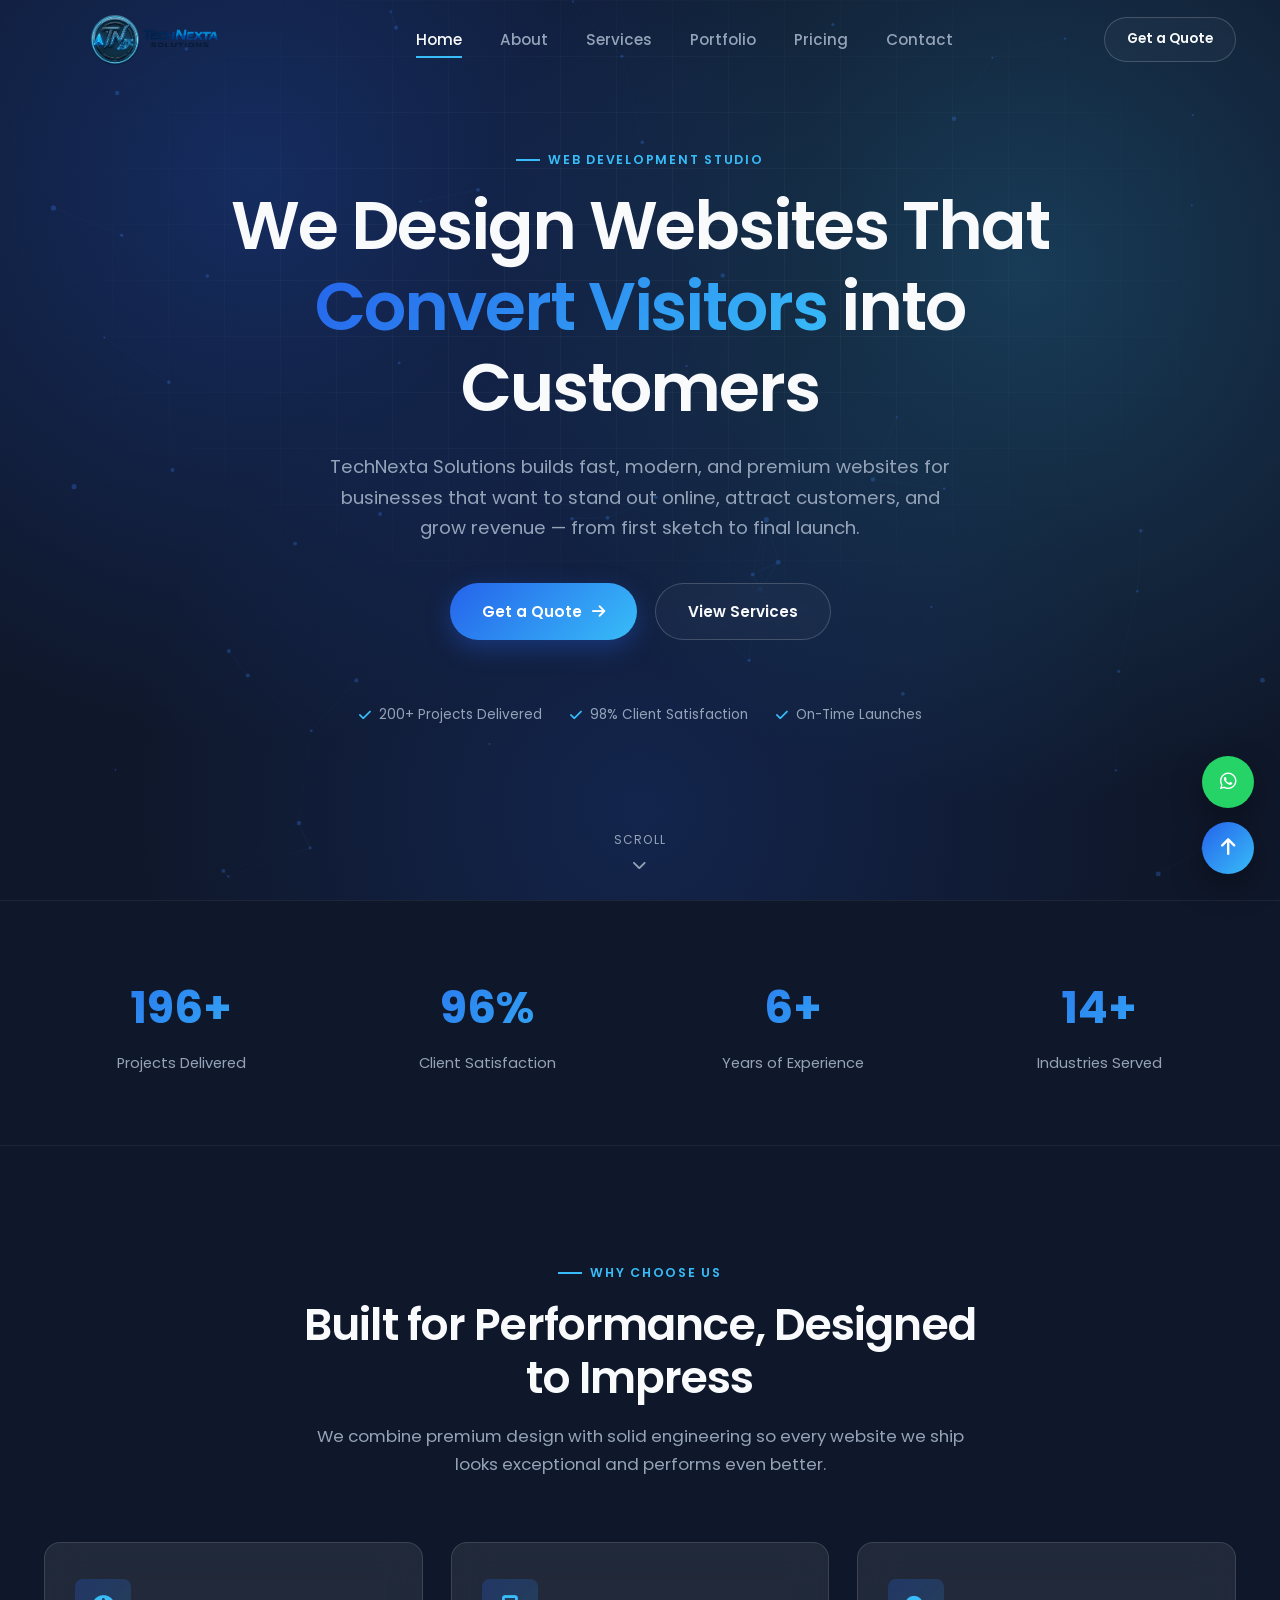
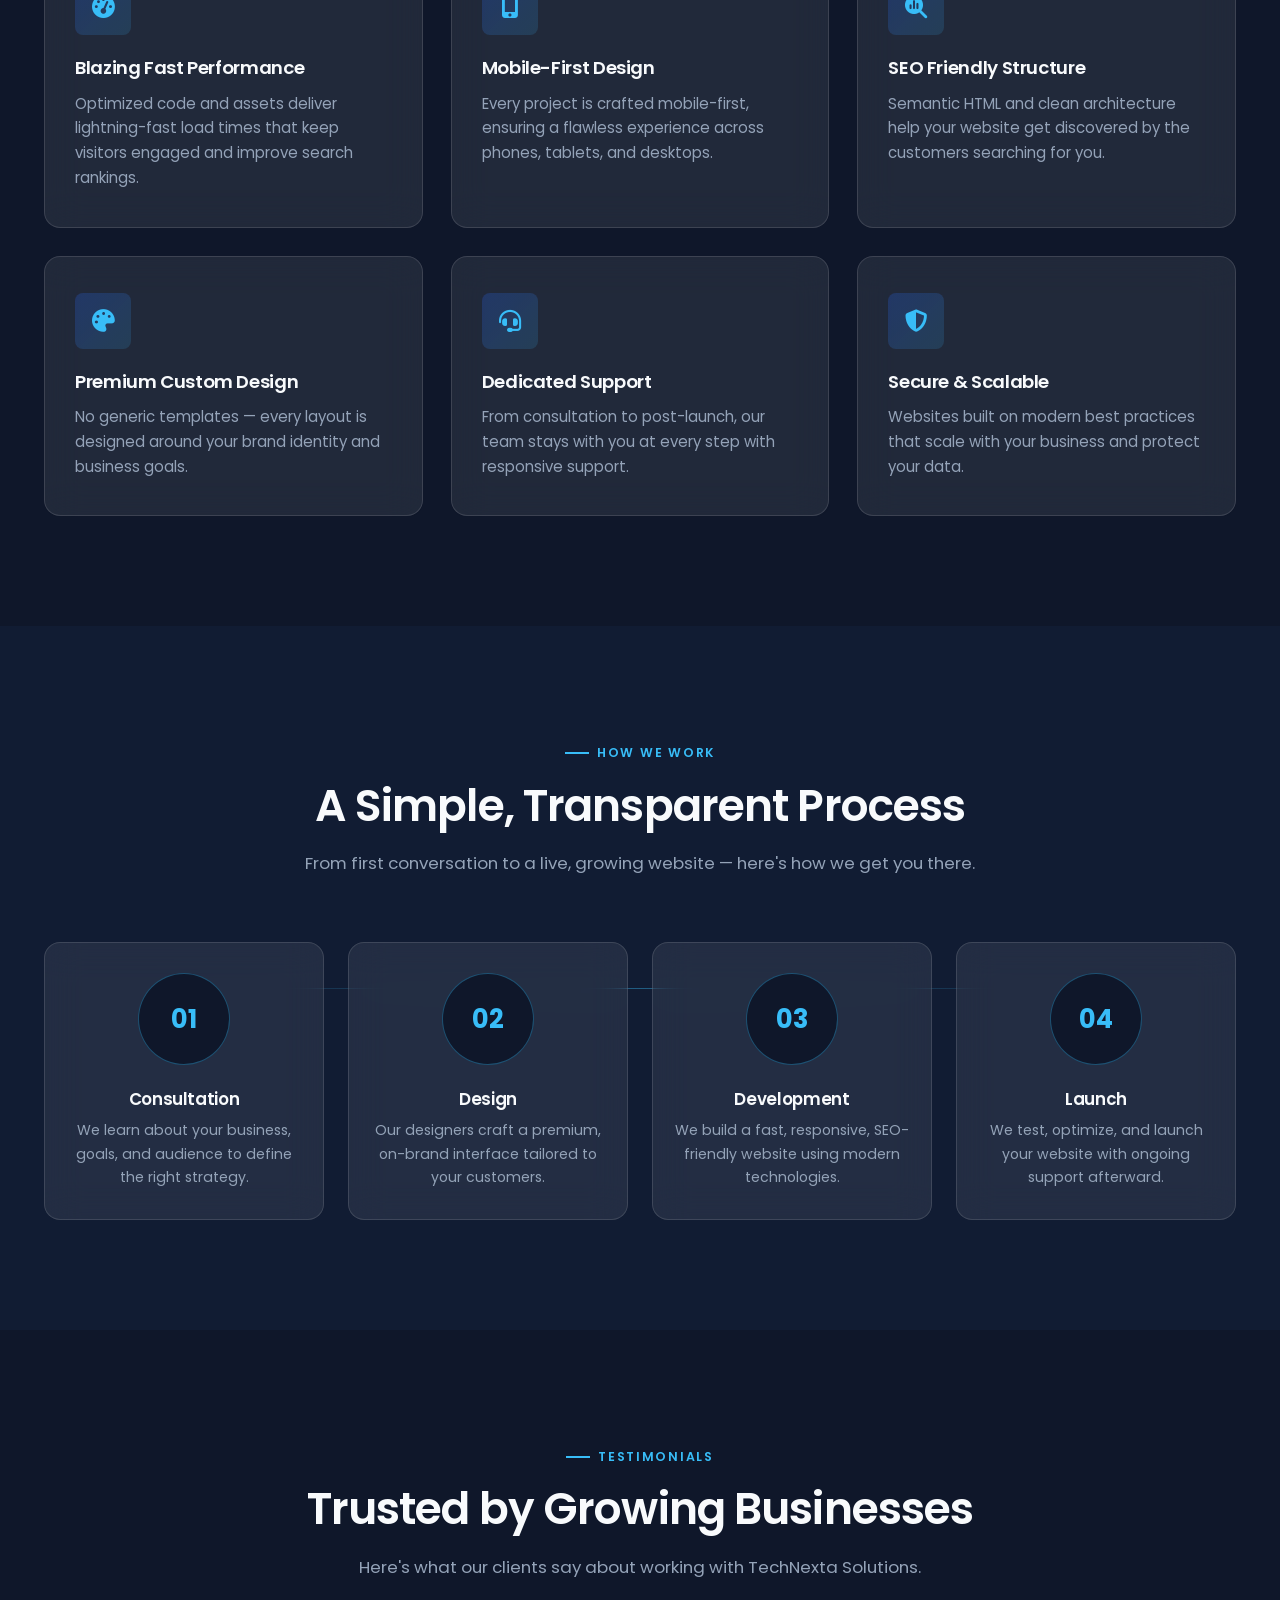
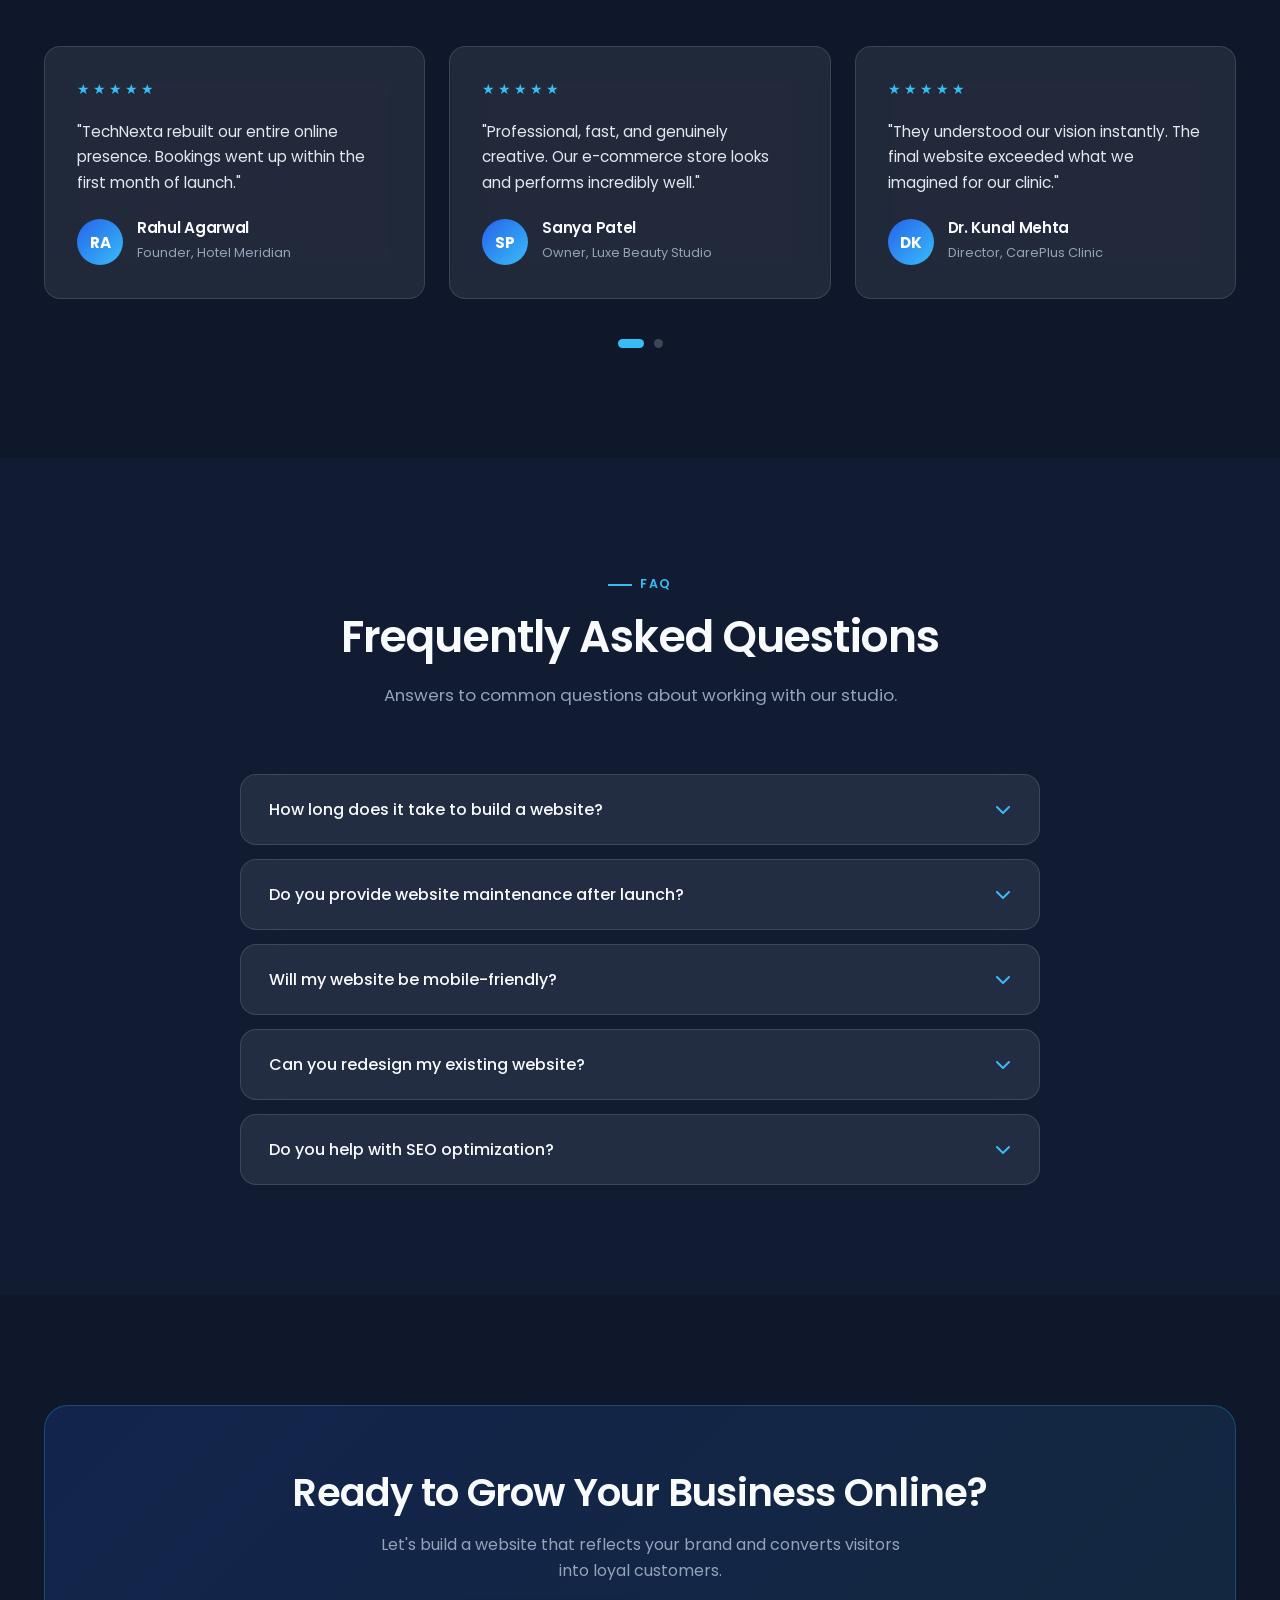
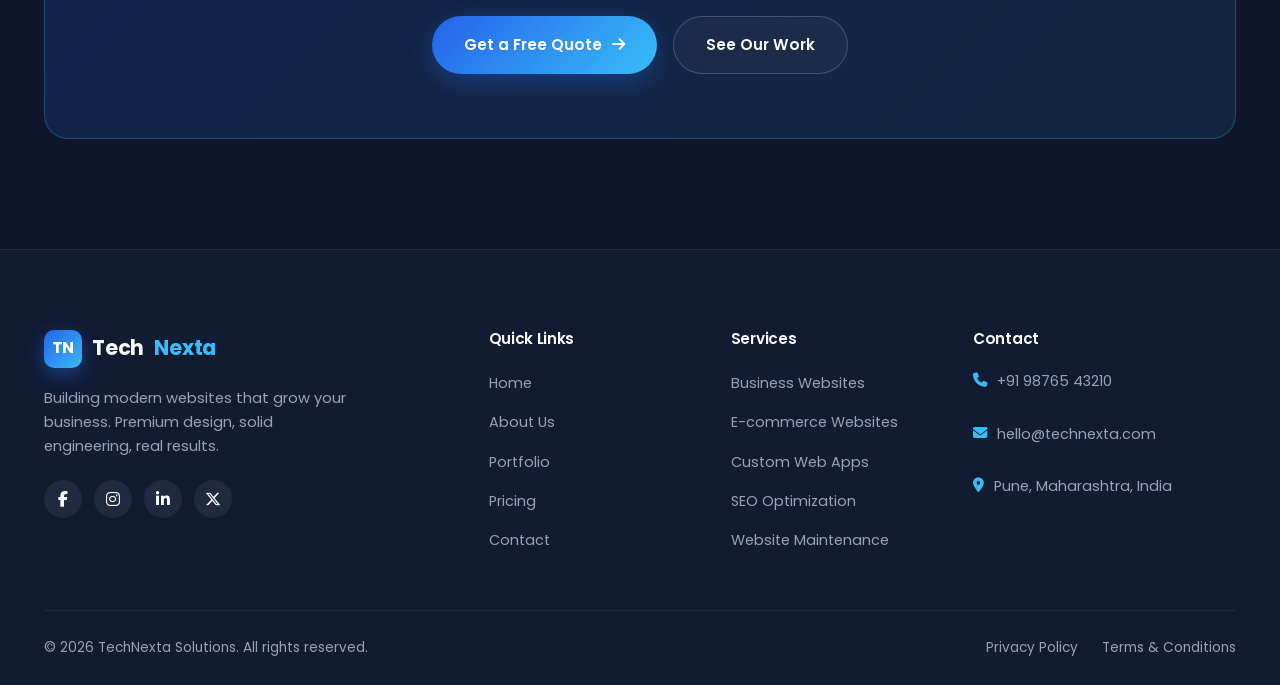
==== commit a0c77cd6: "Updated header logo" ====
--- a/index.html
+++ b/index.html
@@ -41,10 +41,7 @@
 <!-- Navbar -->
 <header class="navbar" id="navbar">
   <div class="nav-inner">
-    <a href="index.html" class="logo">
-      <span class="logo-mark">TN</span>
-      Tech<span class="accent">Nexta</span>
-    </a>
+    <a href="index.html" class="logo"><img src="images/logo.png" alt="TechNexta Solutions" class="logo-img"></a>
     <nav class="nav-links" id="navLinks">
       <a href="index.html" class="active">Home</a>
       <a href="about.html">About</a>
--- a/css/style.css
+++ b/css/style.css
@@ -218,6 +218,12 @@
 .logo {
   display: flex; align-items: center; gap: 10px;
   font-size: 1.3rem; font-weight: 700; letter-spacing: -0.01em;
+}
+.logo-img {
+  height: 64px;
+  width: 220px;
+  display: block;
+  object-fit: contain;
 }
 .logo-mark {
   width: 38px; height: 38px;
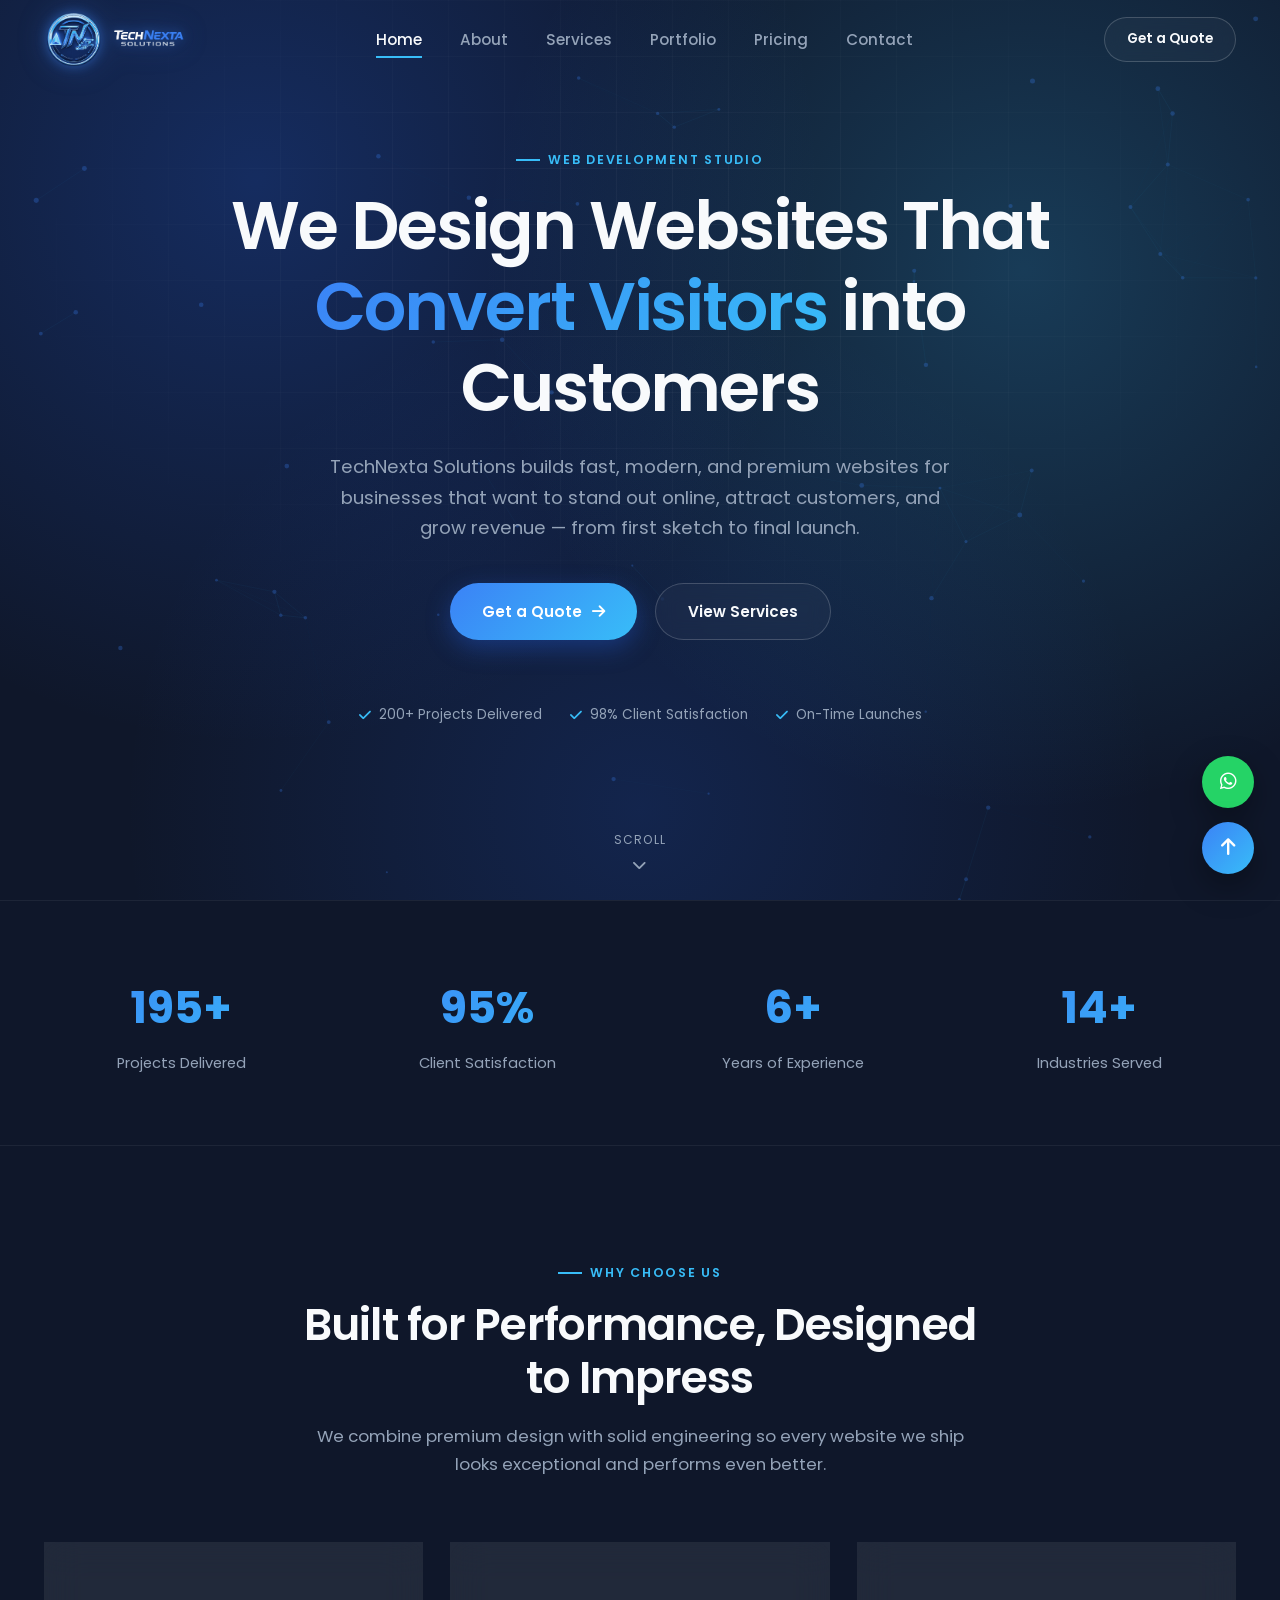
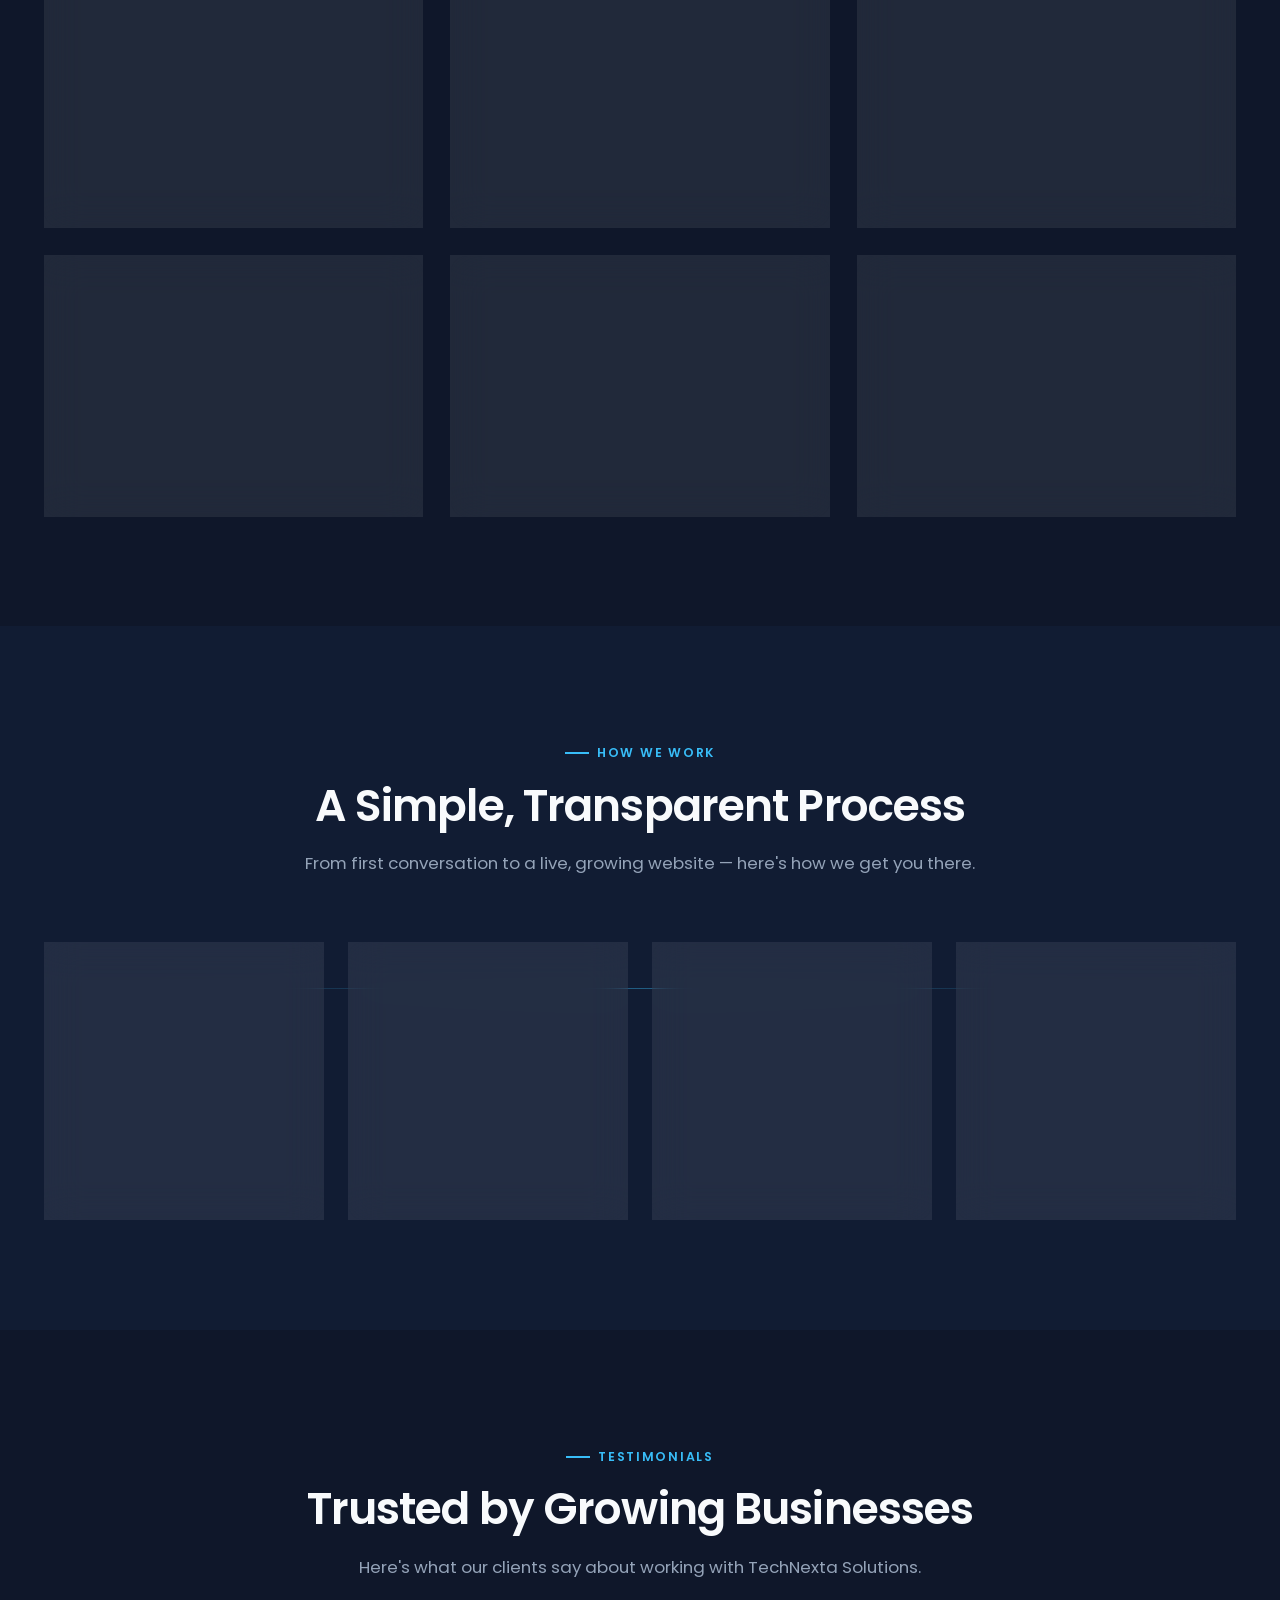
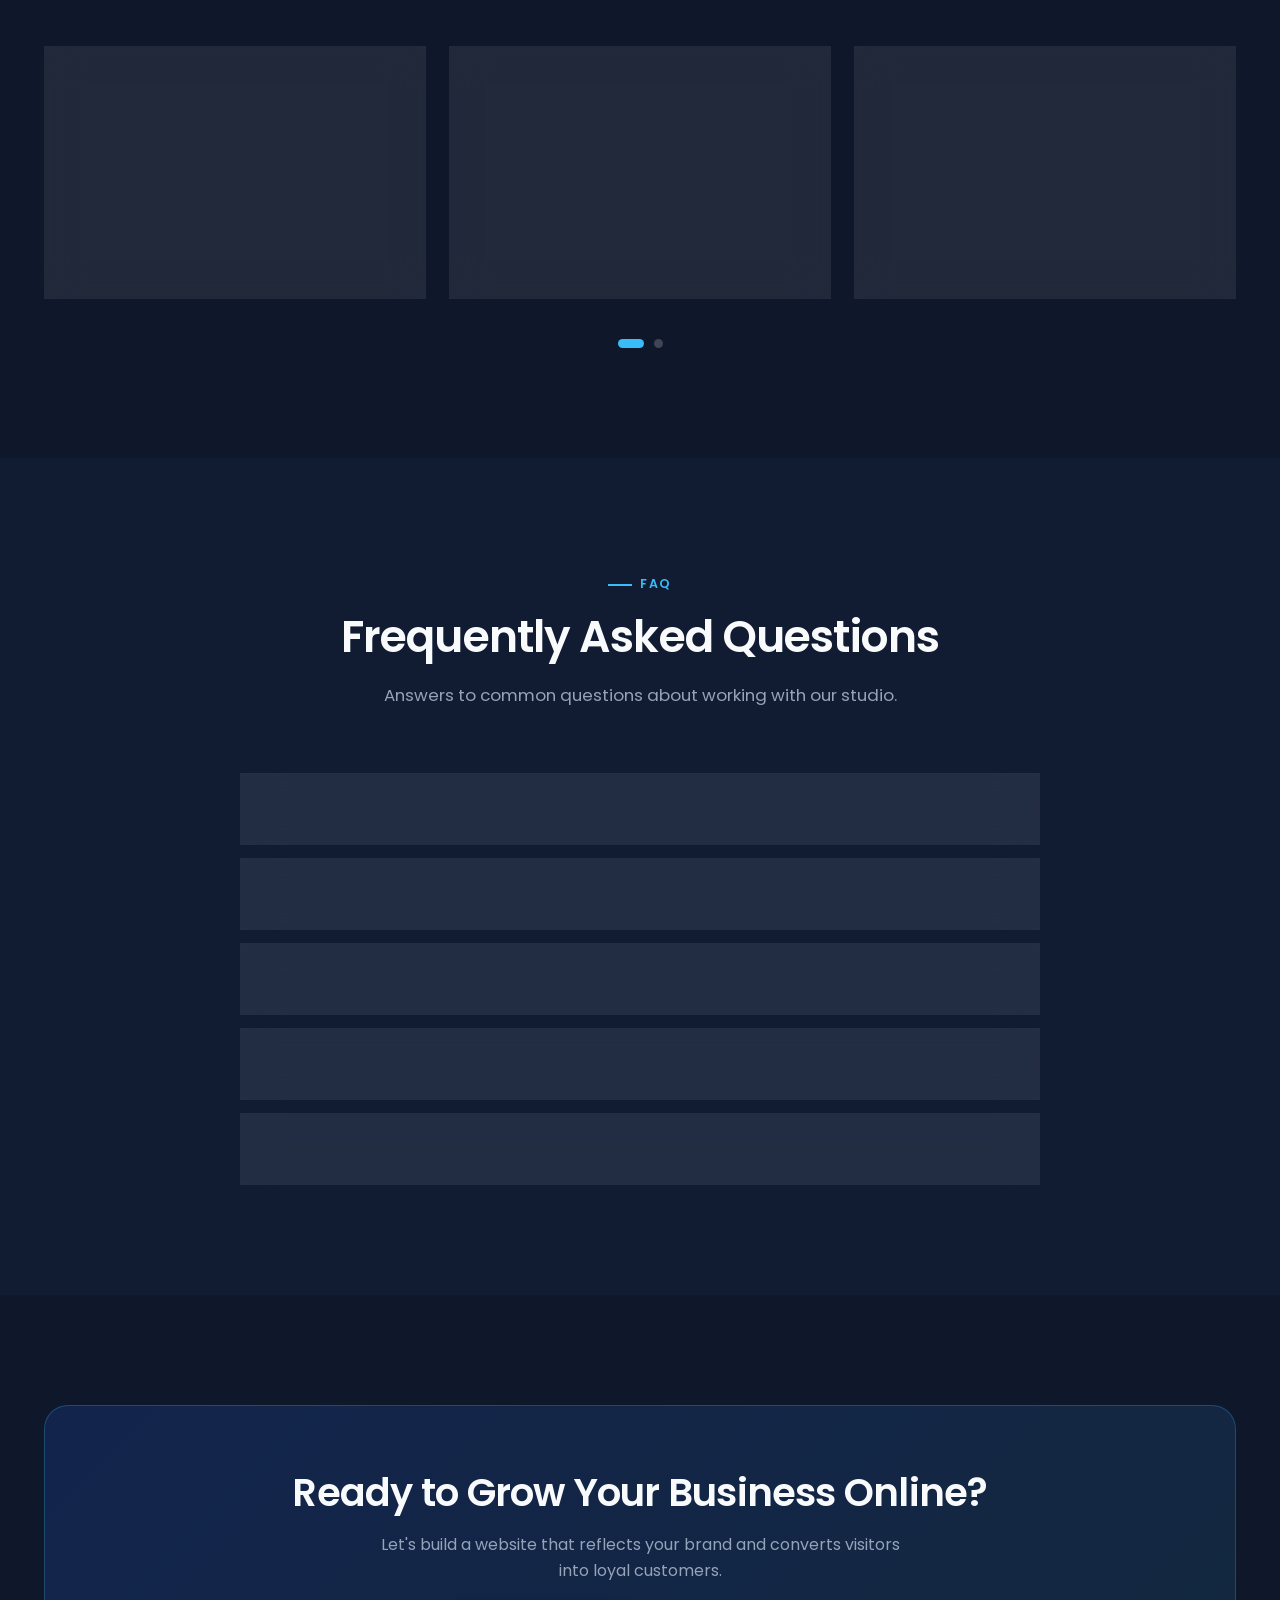
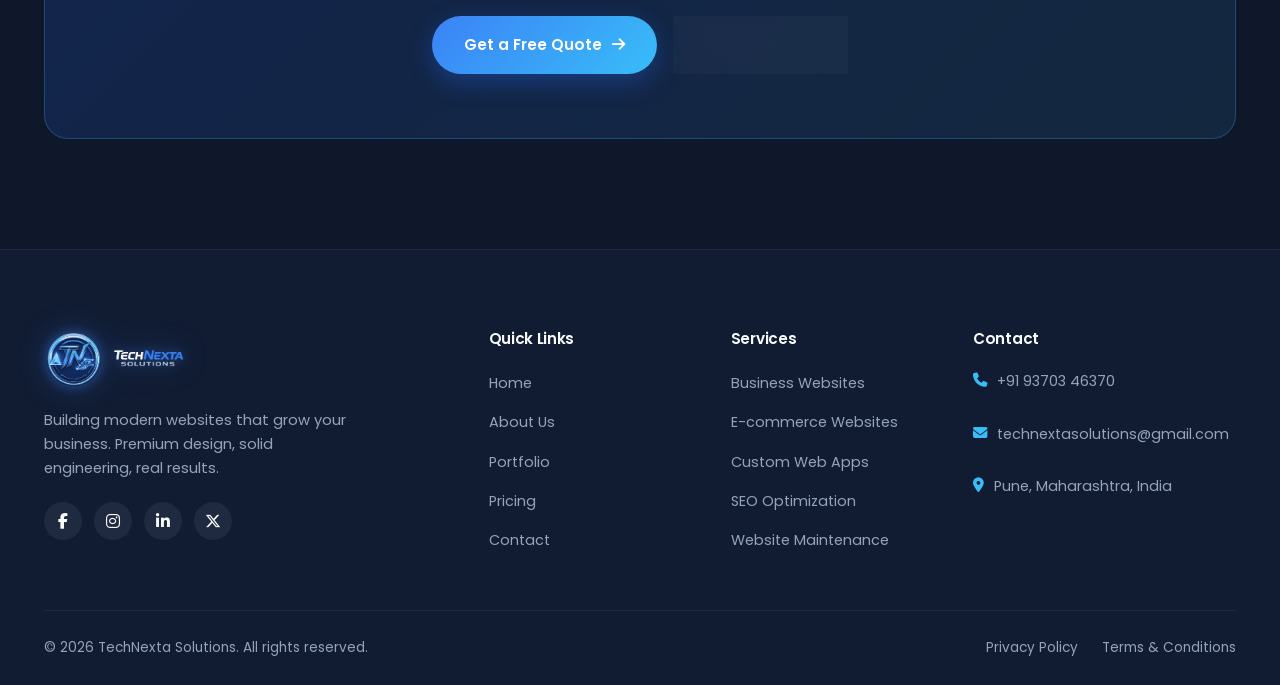
==== commit 4f99d859: "Update logo and correct footer details" ====
--- a/index.html
+++ b/index.html
@@ -41,7 +41,7 @@
 <!-- Navbar -->
 <header class="navbar" id="navbar">
   <div class="nav-inner">
-    <a href="index.html" class="logo"><img src="images/logo.png" alt="TechNexta Solutions" class="logo-img"></a>
+    <div class="logo-container"><a href="index.html" class="logo"><img src="images/logo.png" alt="TechNexta Solutions" class="logo-img"></a></div>
     <nav class="nav-links" id="navLinks">
       <a href="index.html" class="active">Home</a>
       <a href="about.html">About</a>
@@ -304,7 +304,7 @@
   <div class="container">
     <div class="footer-grid">
       <div class="footer-brand">
-        <a href="index.html" class="logo"><span class="logo-mark">TN</span>Tech<span class="accent">Nexta</span></a>
+        <a href="index.html" class="logo"><img src="images/logo.png" alt="TechNexta Solutions" class="logo-img"></a>
         <p>Building modern websites that grow your business. Premium design, solid engineering, real results.</p>
         <div class="footer-social">
           <a href="#" aria-label="Facebook"><i class="fa-brands fa-facebook-f"></i></a>
@@ -336,8 +336,8 @@
       <div class="footer-col">
         <h4>Contact</h4>
         <ul class="footer-contact">
-          <li><i class="fa-solid fa-phone"></i> +91 98765 43210</li>
-          <li><i class="fa-solid fa-envelope"></i> hello@technexta.com</li>
+          <li><i class="fa-solid fa-phone"></i> +91 93703 46370</li>
+          <li><i class="fa-solid fa-envelope"></i> technextasolutions@gmail.com</li>
           <li><i class="fa-solid fa-location-dot"></i> Pune, Maharashtra, India</li>
         </ul>
       </div>
@@ -354,7 +354,7 @@
 
 <!-- Float Buttons -->
 <div class="float-btns">
-  <a href="https://wa.me/919876543210" target="_blank" class="float-btn whatsapp" aria-label="Chat on WhatsApp"><i class="fa-brands fa-whatsapp"></i></a>
+  <a href="https://wa.me/919370346370" target="_blank" class="float-btn whatsapp" aria-label="Chat on WhatsApp"><i class="fa-brands fa-whatsapp"></i></a>
   <button class="float-btn top" id="backToTop" aria-label="Back to top"><i class="fa-solid fa-arrow-up"></i></button>
 </div>
 
--- a/css/style.css
+++ b/css/style.css
@@ -5,8 +5,8 @@
 
 /* ---------- Design Tokens ---------- */
 :root {
-  --color-primary: #2563EB;
-  --color-primary-light: #3B82F6;
+  --color-primary: #3B82F6;
+  --color-primary-light: #60A5FA;
   --color-secondary: #1E293B;
   --color-accent: #38BDF8;
   --color-bg: #0F172A;
@@ -216,24 +216,34 @@
   display: flex; align-items: center; justify-content: space-between;
 }
 .logo {
-  display: flex; align-items: center; gap: 10px;
+  display: flex; align-items: center; gap: 14px;
   font-size: 1.3rem; font-weight: 700; letter-spacing: -0.01em;
 }
 .logo-img {
-  height: 64px;
-  width: 220px;
+  height: 60px;
+  width: auto;
   display: block;
   object-fit: contain;
+  filter: drop-shadow(0 0 6px rgba(59,130,246,.45)) drop-shadow(0 0 14px rgba(59,130,246,.25));
 }
 .logo-mark {
-  width: 38px; height: 38px;
-  border-radius: 10px;
-  background: var(--gradient-primary);
-  display: flex; align-items: center; justify-content: center;
-  font-size: 1rem; font-weight: 700; color: #fff;
-  box-shadow: 0 6px 18px rgba(37, 99, 235, 0.45);
-}
-.logo span.accent { color: var(--color-accent); }
+  width: 42px; height: 42px;
+  border-radius: 50%;
+  background: #3B82F6;
+  display: flex; align-items: center; justify-content: center;
+  font-size: 1.1rem; font-weight: 800; color: #fff;
+  box-shadow: 0 0 0 2px #3B82F6, 0 0 8px rgba(59,130,246,.5), 0 0 18px rgba(56,189,248,.3);
+}
+.logo span.accent { color: #3B82F6; }
+.logo-tagline {
+  display: block;
+  font-size: 0.7rem;
+  font-weight: 500;
+  color: #CBD5E1;
+  letter-spacing: 2px;
+  text-transform: uppercase;
+  margin-top: -2px;
+}
 
 .nav-links {
   display: flex; align-items: center; gap: 38px;
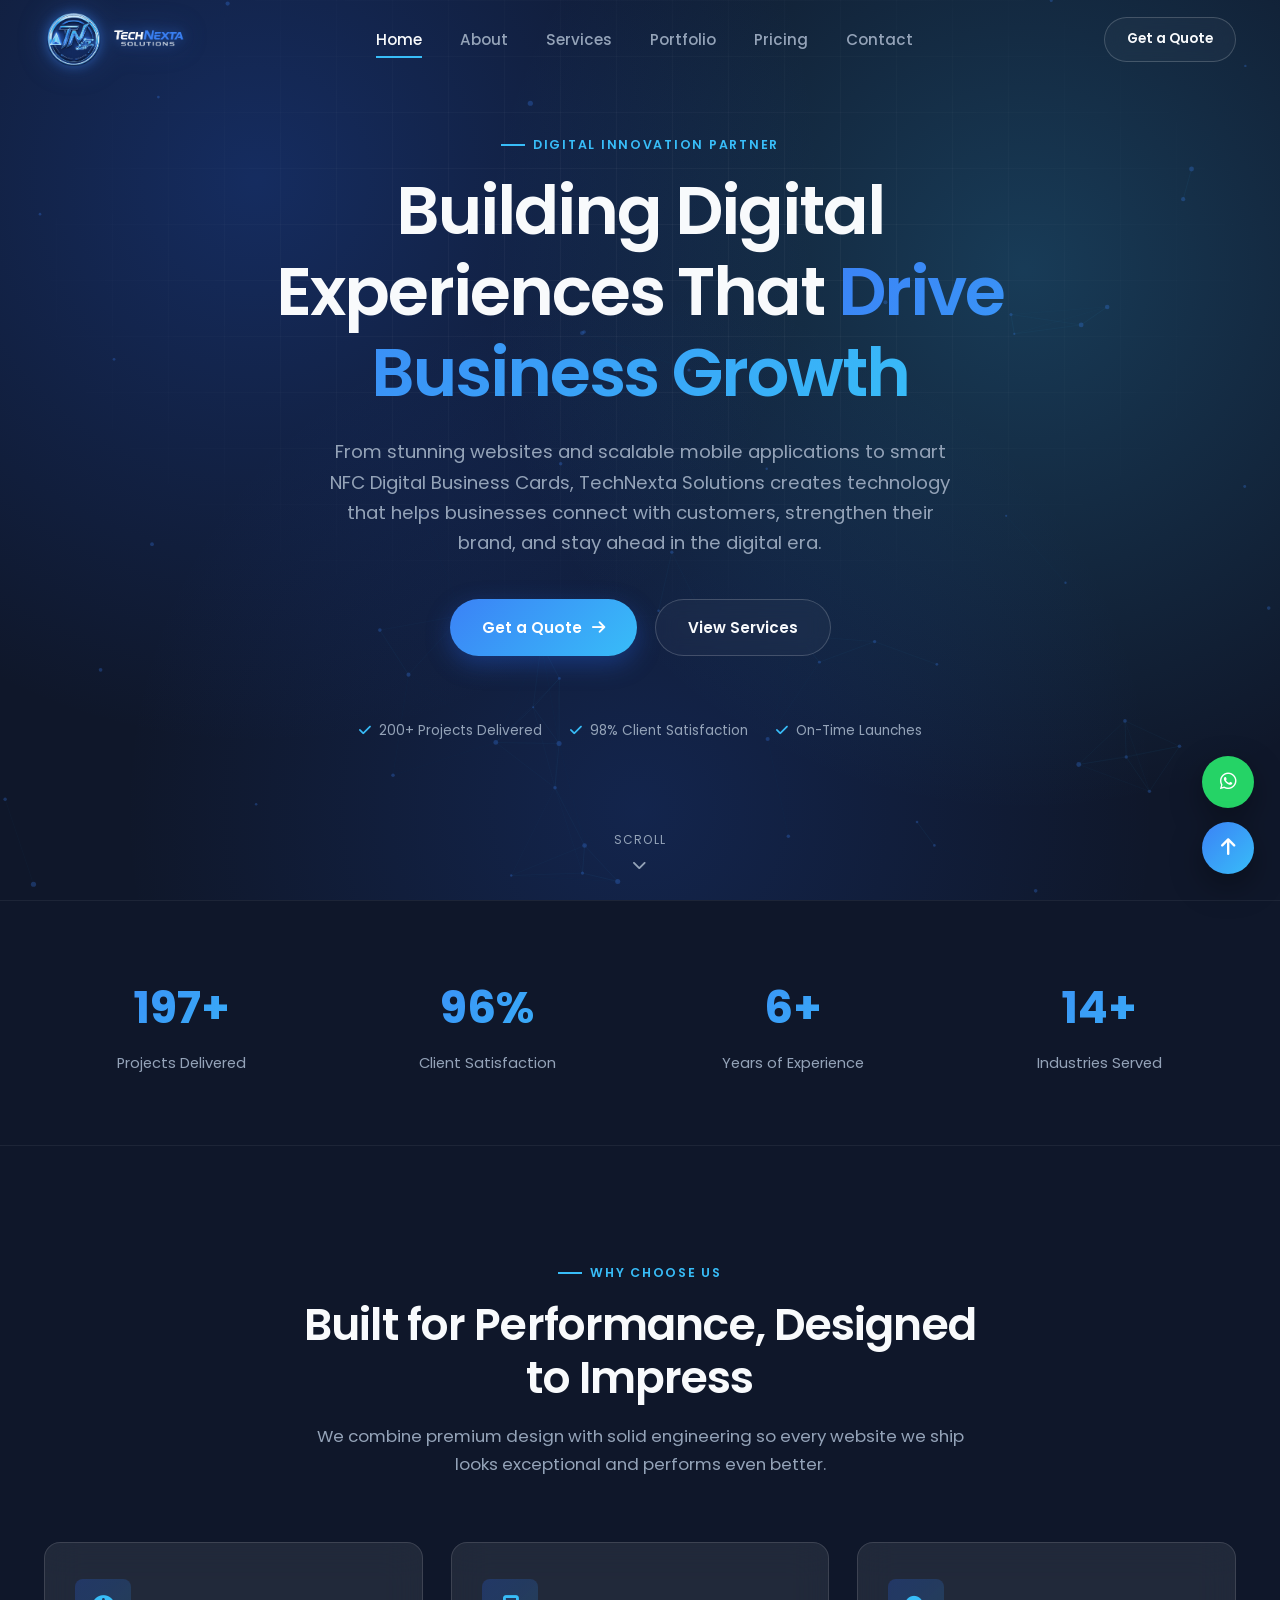
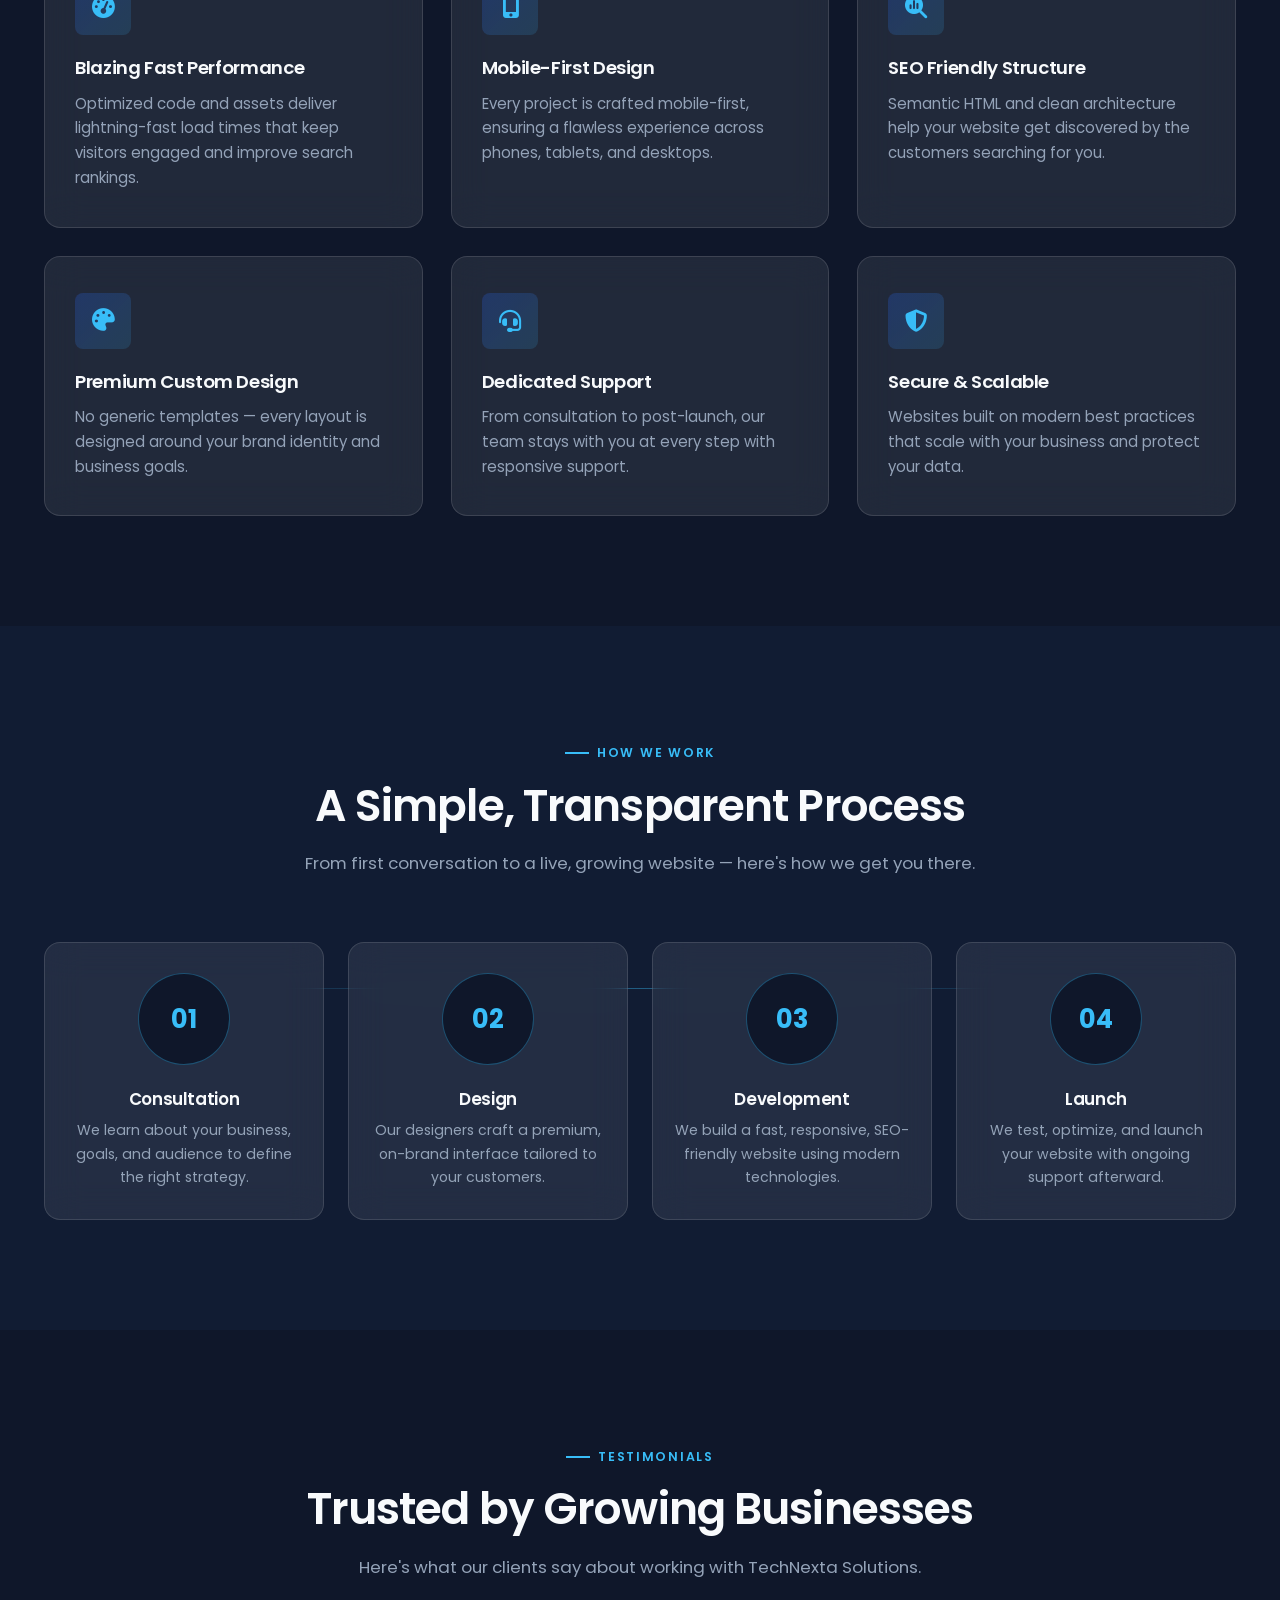
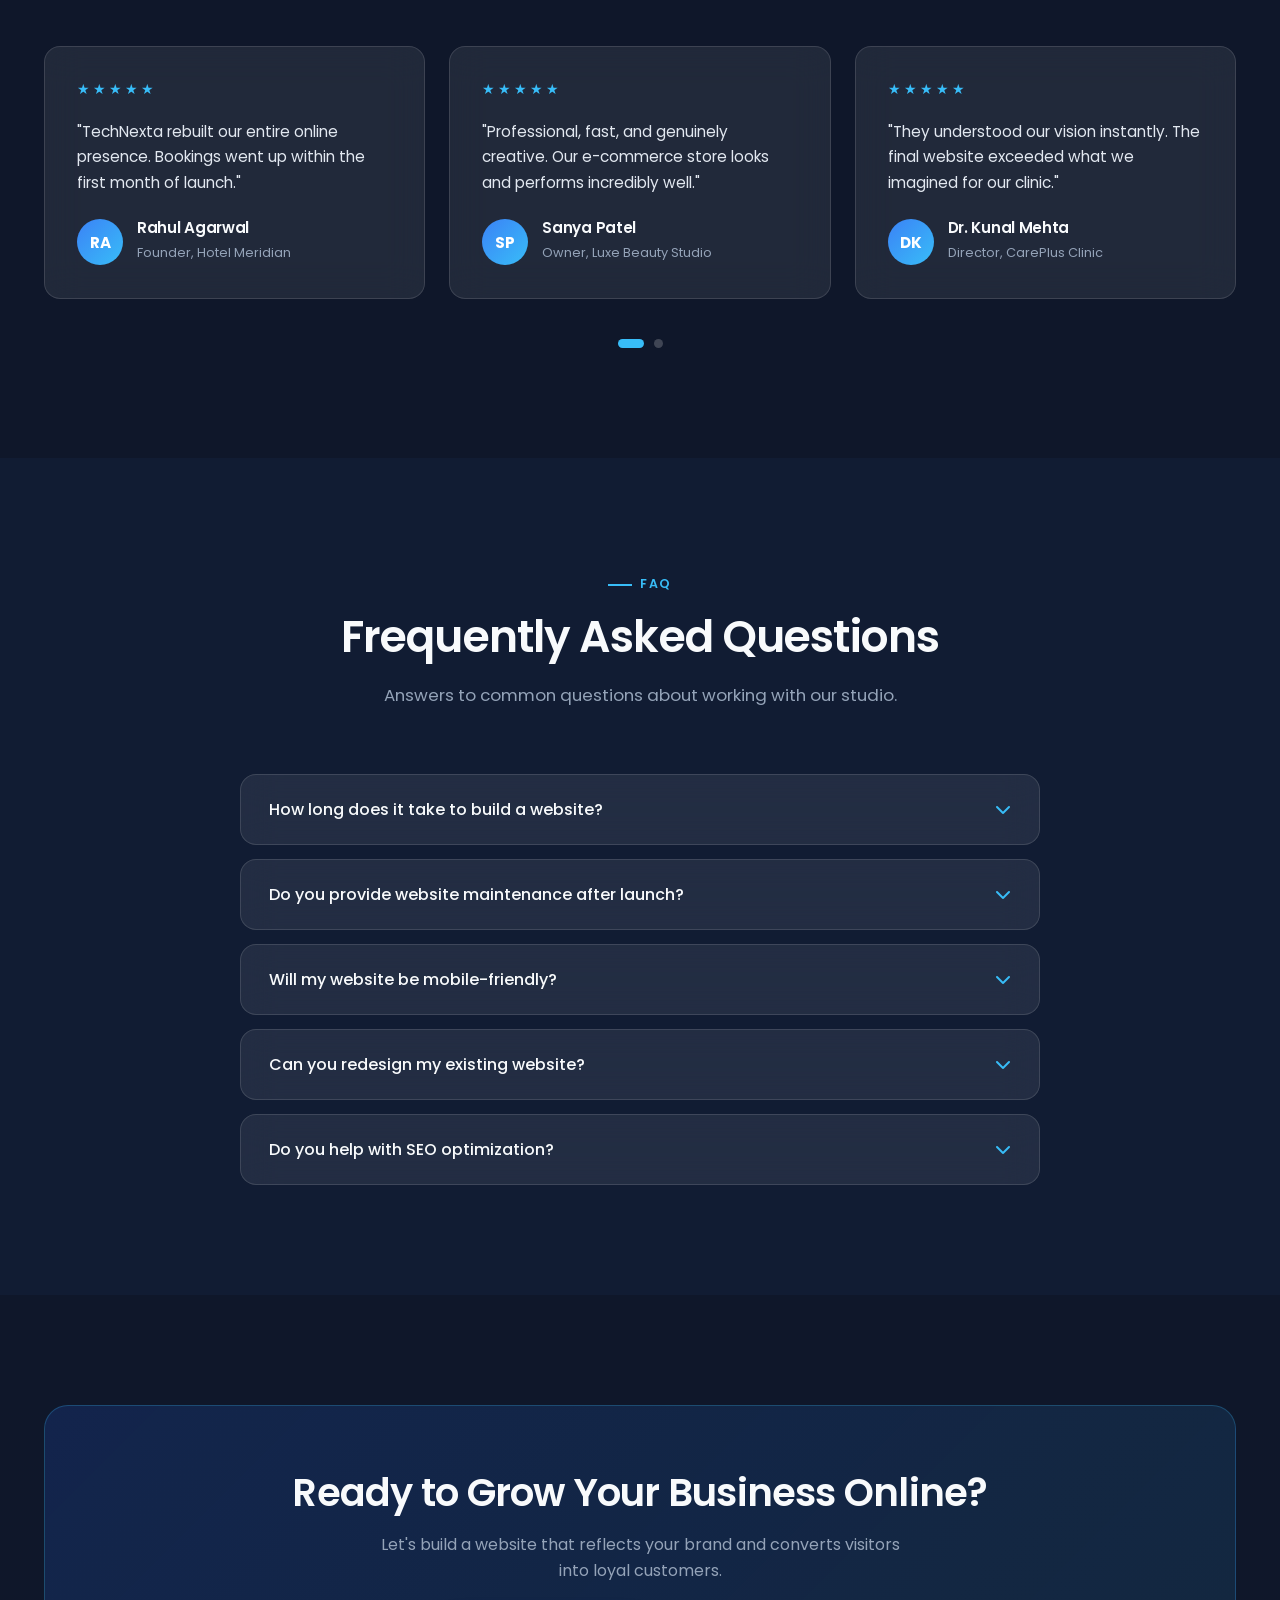
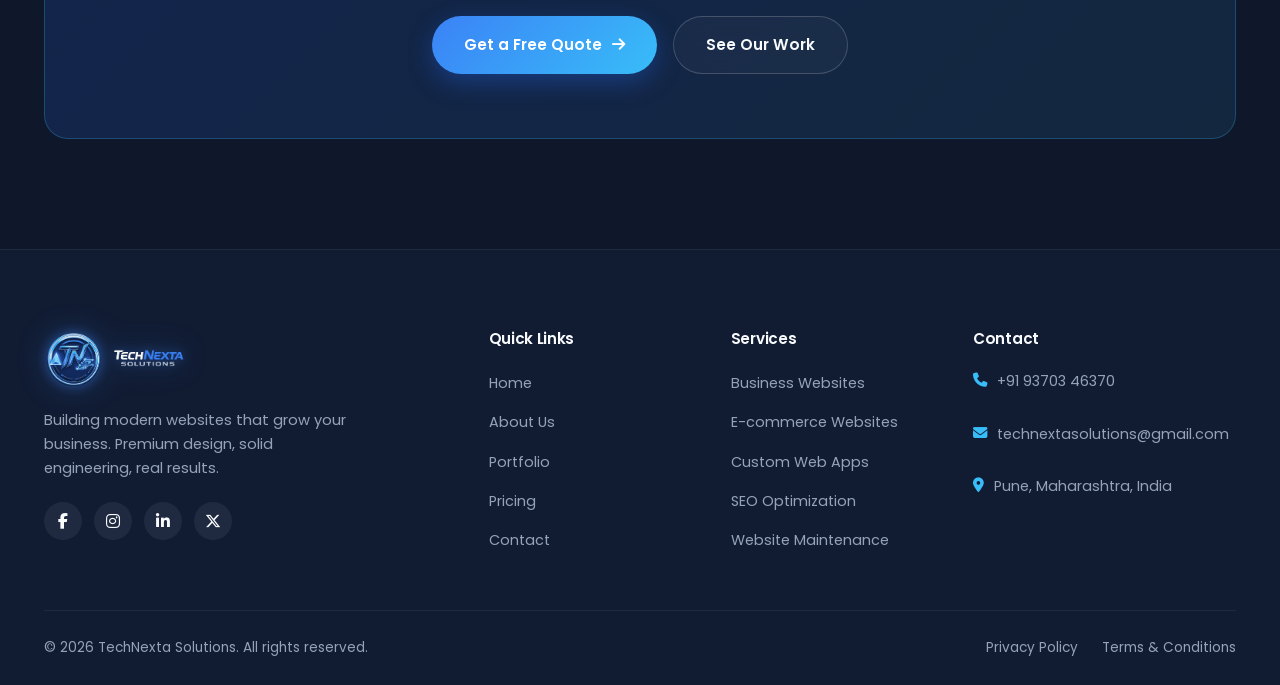
==== commit 0a9b433e: "Updated the whole website into complete digital solution website with app and cards" ====
--- a/index.html
+++ b/index.html
@@ -67,9 +67,9 @@
     </div>
     <div class="hero-grid"></div>
     <div class="container hero-content">
-      <div class="eyebrow" style="justify-content:center">Web Development Studio</div>
-      <h1>We Design Websites That <span class="text-gradient">Convert Visitors</span> into Customers</h1>
-      <p class="lead">TechNexta Solutions builds fast, modern, and premium websites for businesses that want to stand out online, attract customers, and grow revenue &mdash; from first sketch to final launch.</p>
+      <div class="eyebrow" style="justify-content:center">Digital Innovation Partner</div>
+      <h1>Building Digital Experiences That <span class="text-gradient">Drive Business Growth</span></h1>
+      <p class="lead">From stunning websites and scalable mobile applications to smart NFC Digital Business Cards, TechNexta Solutions creates technology that helps businesses connect with customers, strengthen their brand, and stay ahead in the digital era.</p>
       <div class="hero-actions">
         <a href="contact.html" class="btn btn-primary">Get a Quote <i class="fa-solid fa-arrow-right"></i></a>
         <a href="services.html" class="btn btn-outline">View Services</a>
--- a/css/style.css
+++ b/css/style.css
@@ -774,3 +774,20 @@
 @media (max-width: 768px) {
   .stats-grid, .process-track, .mv-grid, .values-grid, .tech-grid, .services-grid, .portfolio-grid, .pricing-grid { gap: 20px; }
 }
+
+/* ---------- Why Choose ---------- */
+#why-choose { padding: var(--section-padding, 100px 0); }
+.choose-grid {
+  display: grid; grid-template-columns: repeat(4, 1fr); gap: 24px;
+  margin-top: 48px;
+}
+.choose-card {
+  padding: 32px 24px; text-align: center;
+}
+.choose-card i {
+  font-size: 2rem; color: var(--color-accent); margin-bottom: 16px;
+}
+.choose-card h4 { font-size: 1.05rem; margin-bottom: 10px; }
+.choose-card p { font-size: 0.88rem; color: var(--color-text-muted); }
+@media (max-width: 900px) { .choose-grid { grid-template-columns: repeat(2, 1fr); } }
+@media (max-width: 500px) { .choose-grid { grid-template-columns: 1fr; } }
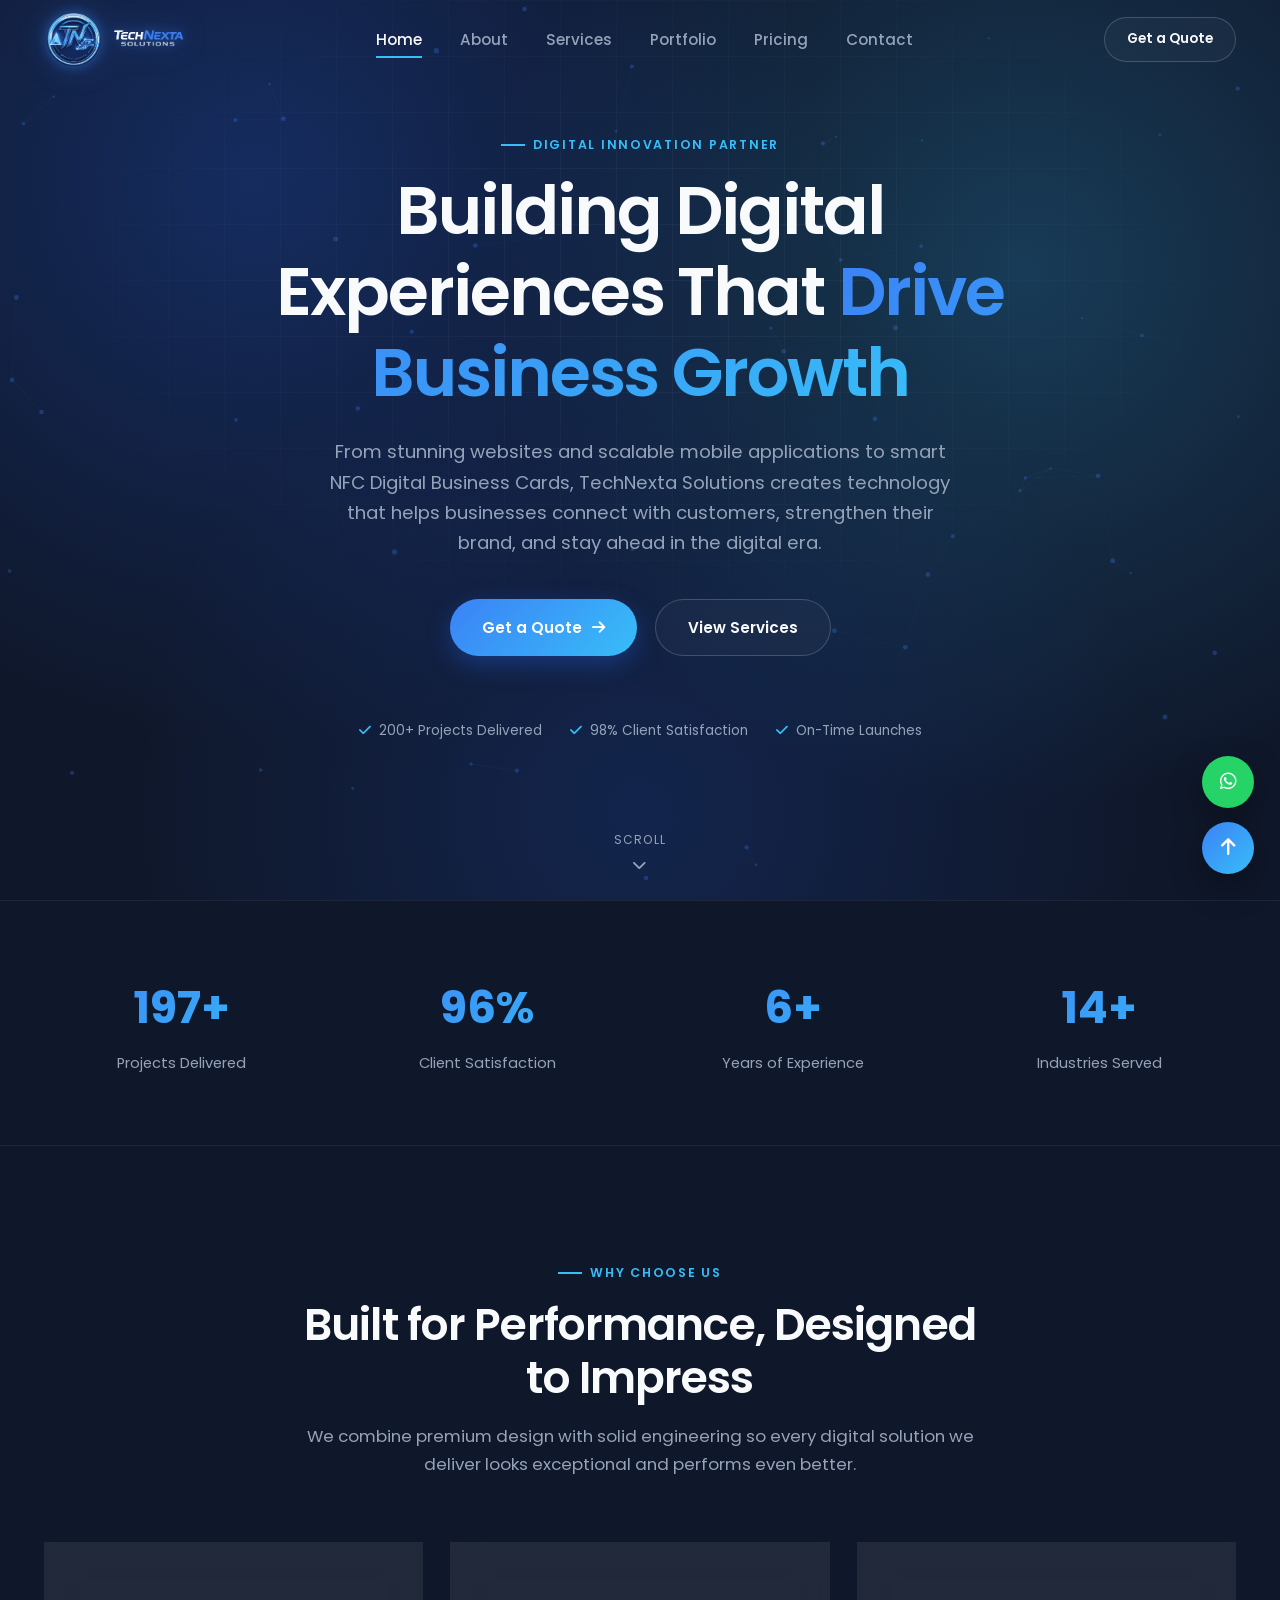
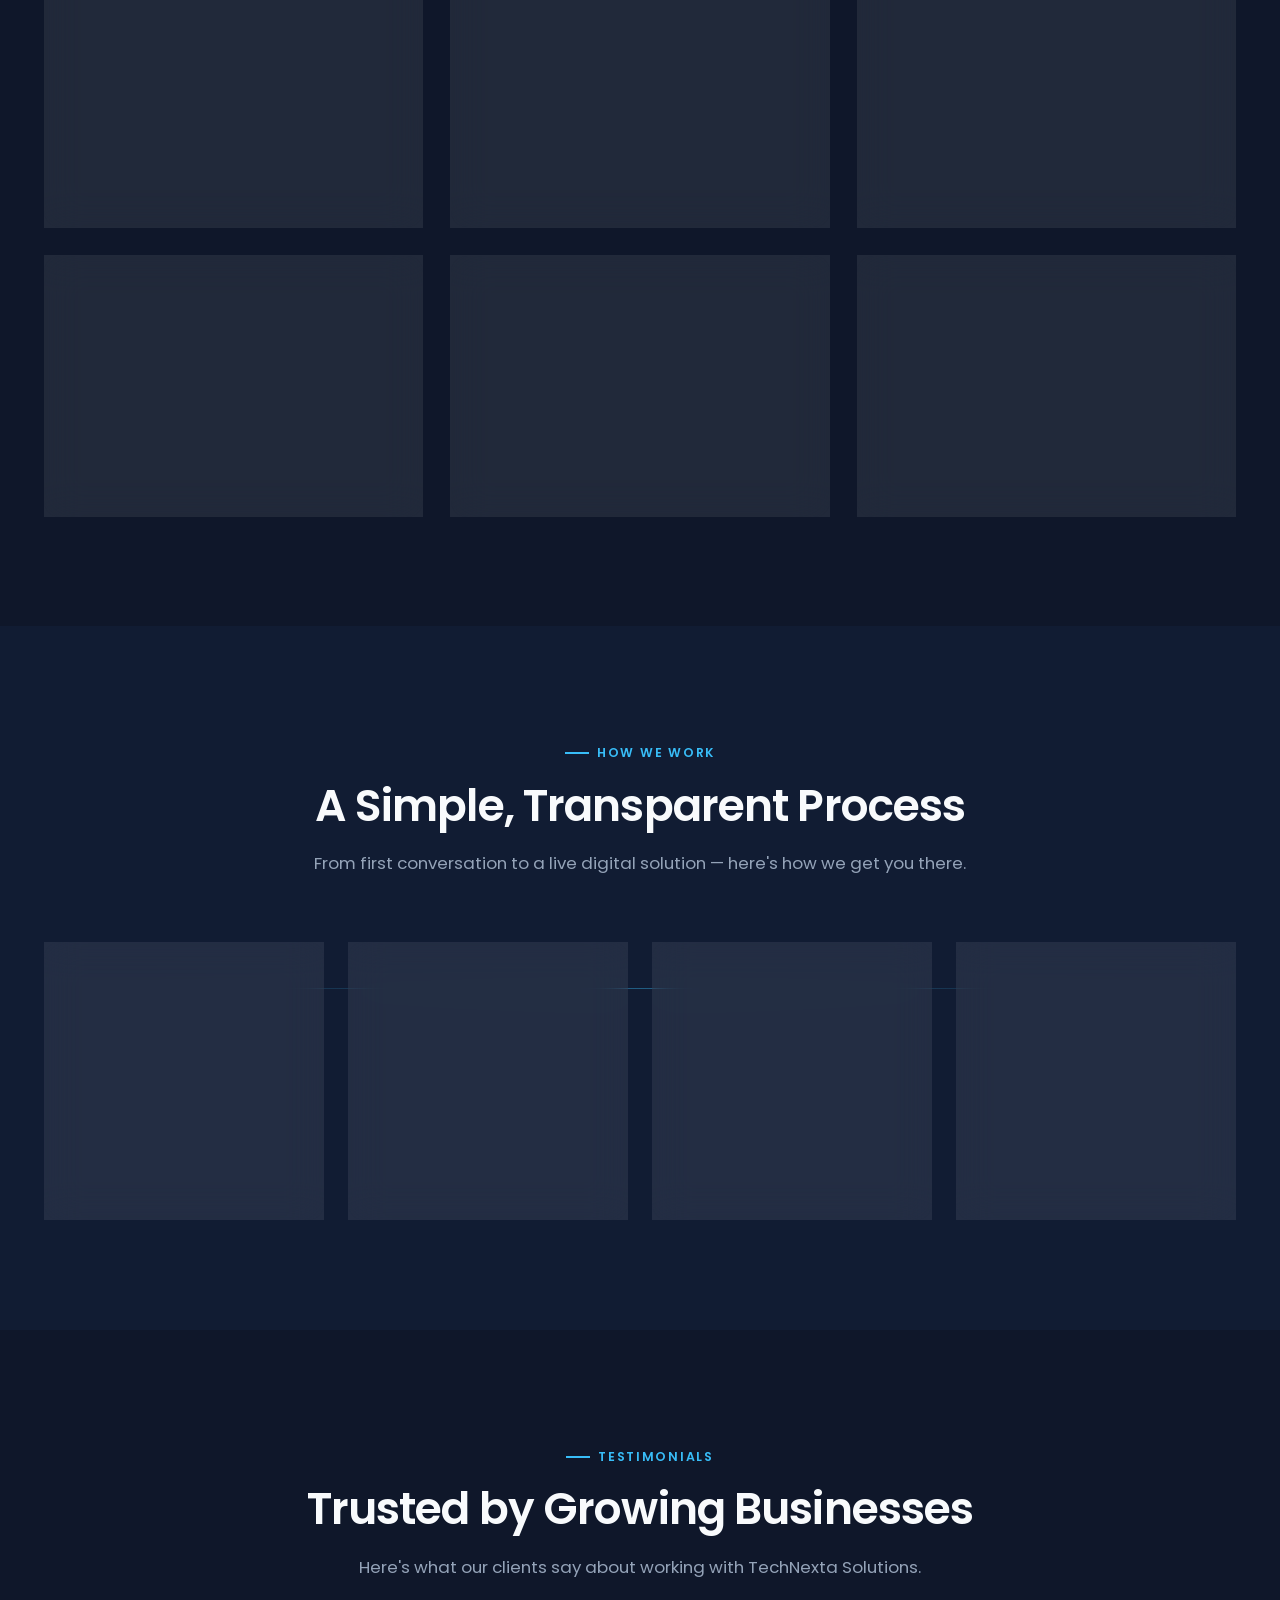
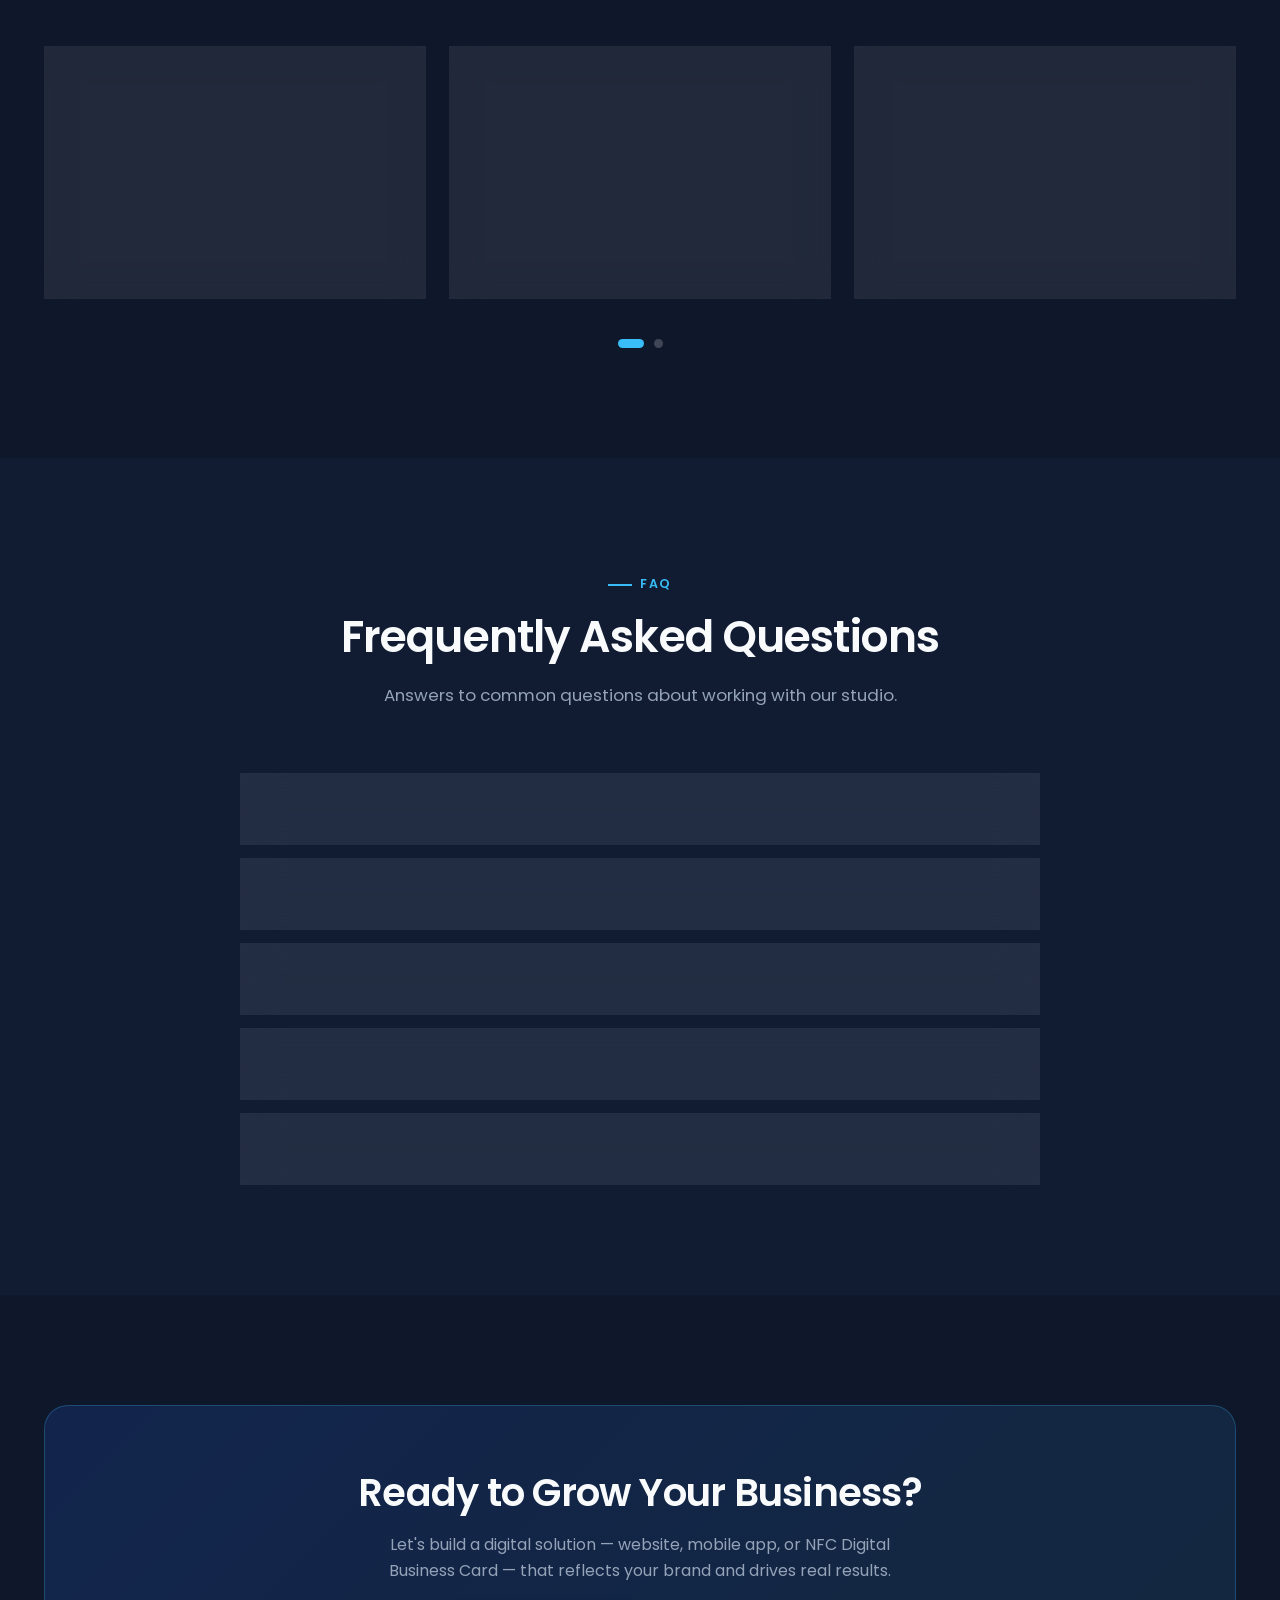
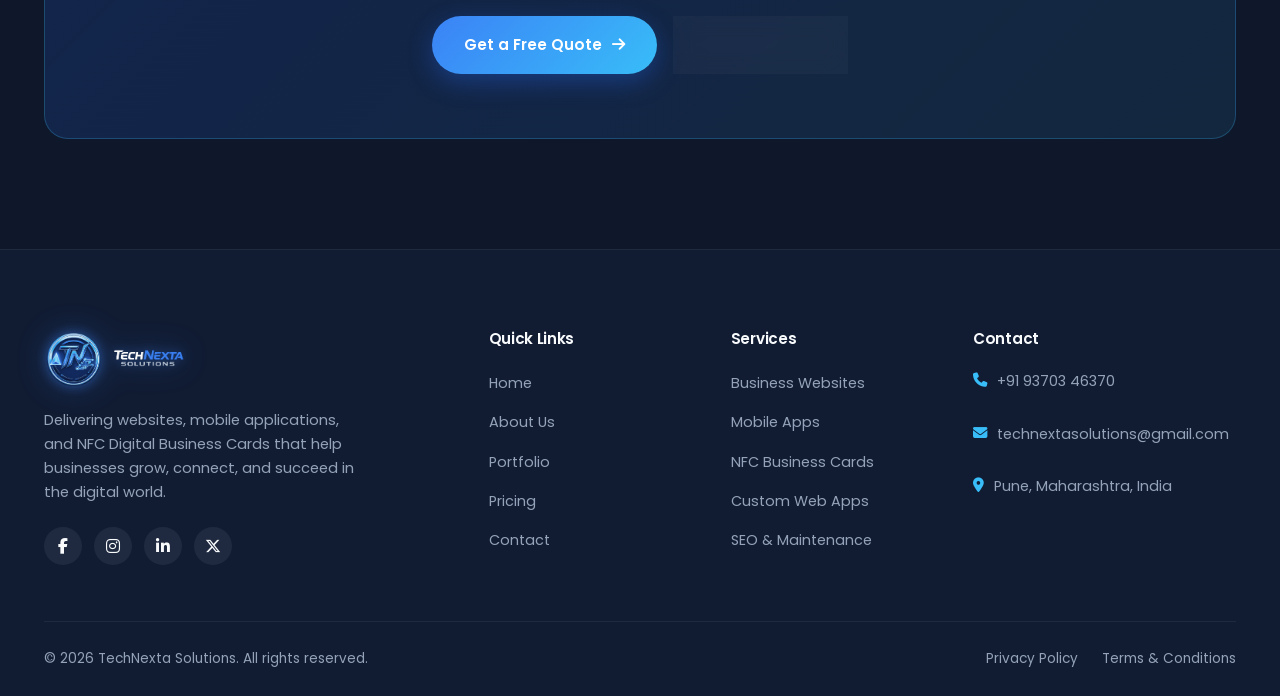
==== commit a36b23fc: "Updated the whole website and ramaining pages  into complete digital solution website with app and c" ====
--- a/index.html
+++ b/index.html
@@ -3,15 +3,15 @@
 <head>
 <meta charset="UTF-8">
 <meta name="viewport" content="width=device-width, initial-scale=1.0">
-<title>TechNexta Solutions | Premium Web Development Company</title>
-<meta name="description" content="TechNexta Solutions designs and builds modern, high-converting websites for businesses, e-commerce brands, restaurants, healthcare, real estate and more. Building modern websites that grow your business.">
-<meta name="keywords" content="web development company, website design, e-commerce websites, business websites, SEO, custom web applications">
+<title>TechNexta Solutions | Complete Digital Solutions Company</title>
+<meta name="description" content="TechNexta Solutions delivers professional websites, custom mobile applications, and NFC Digital Business Cards for businesses across every industry. Complete digital solutions that grow your business.">
+<meta name="keywords" content="web development company, mobile app development, NFC business cards, digital solutions, website design, e-commerce websites, business websites, SEO, custom web applications, app development">
 <meta name="author" content="TechNexta Solutions">
 <link rel="canonical" href="https://www.technexta.com/">
 
 <!-- Open Graph -->
-<meta property="og:title" content="TechNexta Solutions | Building Modern Websites That Grow Your Business">
-<meta property="og:description" content="Premium website design & development for businesses that want to convert visitors into customers.">
+<meta property="og:title" content="TechNexta Solutions | Complete Digital Solutions for Modern Businesses">
+<meta property="og:description" content="Premium websites, mobile applications, and NFC Digital Business Cards for businesses that want to grow with technology.">
 <meta property="og:type" content="website">
 
 <!-- Favicon -->
@@ -113,28 +113,28 @@
       <div class="section-head reveal">
         <div class="eyebrow" style="justify-content:center">Why Choose Us</div>
         <h2>Built for Performance, Designed to Impress</h2>
-        <p>We combine premium design with solid engineering so every website we ship looks exceptional and performs even better.</p>
+        <p>We combine premium design with solid engineering so every digital solution we deliver looks exceptional and performs even better.</p>
       </div>
       <div class="features-grid">
         <div class="glass-card feature-card reveal">
           <div class="feature-icon"><i class="fa-solid fa-gauge-high"></i></div>
           <h3>Blazing Fast Performance</h3>
-          <p>Optimized code and assets deliver lightning-fast load times that keep visitors engaged and improve search rankings.</p>
+          <p>Optimized code and infrastructure deliver lightning-fast load times that keep visitors engaged and improve search rankings.</p>
         </div>
         <div class="glass-card feature-card reveal reveal-delay-1">
           <div class="feature-icon"><i class="fa-solid fa-mobile-screen-button"></i></div>
-          <h3>Mobile-First Design</h3>
+          <h3>Mobile-First Approach</h3>
           <p>Every project is crafted mobile-first, ensuring a flawless experience across phones, tablets, and desktops.</p>
         </div>
         <div class="glass-card feature-card reveal reveal-delay-2">
           <div class="feature-icon"><i class="fa-solid fa-magnifying-glass-chart"></i></div>
-          <h3>SEO Friendly Structure</h3>
-          <p>Semantic HTML and clean architecture help your website get discovered by the customers searching for you.</p>
+          <h3>SEO Ready Structure</h3>
+          <p>Semantic code and clean architecture help your digital presence get discovered by the customers searching for you.</p>
         </div>
         <div class="glass-card feature-card reveal">
           <div class="feature-icon"><i class="fa-solid fa-palette"></i></div>
           <h3>Premium Custom Design</h3>
-          <p>No generic templates &mdash; every layout is designed around your brand identity and business goals.</p>
+          <p>No generic templates &mdash; every design is crafted around your brand identity and business goals.</p>
         </div>
         <div class="glass-card feature-card reveal reveal-delay-1">
           <div class="feature-icon"><i class="fa-solid fa-headset"></i></div>
@@ -144,7 +144,7 @@
         <div class="glass-card feature-card reveal reveal-delay-2">
           <div class="feature-icon"><i class="fa-solid fa-shield-halved"></i></div>
           <h3>Secure & Scalable</h3>
-          <p>Websites built on modern best practices that scale with your business and protect your data.</p>
+          <p>Digital solutions built on modern best practices that scale with your business and protect your data.</p>
         </div>
       </div>
     </div>
@@ -156,7 +156,7 @@
       <div class="section-head reveal">
         <div class="eyebrow" style="justify-content:center">How We Work</div>
         <h2>A Simple, Transparent Process</h2>
-        <p>From first conversation to a live, growing website &mdash; here's how we get you there.</p>
+        <p>From first conversation to a live digital solution &mdash; here's how we get you there.</p>
       </div>
       <div class="process-track">
         <div class="process-step glass-card reveal">
@@ -172,12 +172,12 @@
         <div class="process-step glass-card reveal reveal-delay-2">
           <div class="process-num">03</div>
           <h3>Development</h3>
-          <p>We build a fast, responsive, SEO-friendly website using modern technologies.</p>
+          <p>We build fast, responsive, SEO-friendly digital solutions using modern technologies.</p>
         </div>
         <div class="process-step glass-card reveal reveal-delay-3">
           <div class="process-num">04</div>
           <h3>Launch</h3>
-          <p>We test, optimize, and launch your website with ongoing support afterward.</p>
+          <p>We test, optimize, and launch your digital solution with ongoing support afterward.</p>
         </div>
       </div>
     </div>
@@ -261,24 +261,24 @@
       </div>
       <div class="faq-list reveal">
         <div class="faq-item glass-card">
-          <button class="faq-question">How long does it take to build a website? <i class="fa-solid fa-chevron-down"></i></button>
-          <div class="faq-answer"><p>Most business websites take 2-4 weeks depending on scope, while larger e-commerce or custom web applications typically take 6-10 weeks.</p></div>
-        </div>
-        <div class="faq-item glass-card">
-          <button class="faq-question">Do you provide website maintenance after launch? <i class="fa-solid fa-chevron-down"></i></button>
-          <div class="faq-answer"><p>Yes, we offer ongoing maintenance packages covering updates, backups, security monitoring, and content changes.</p></div>
-        </div>
-        <div class="faq-item glass-card">
-          <button class="faq-question">Will my website be mobile-friendly? <i class="fa-solid fa-chevron-down"></i></button>
-          <div class="faq-answer"><p>Absolutely. Every website we build is designed mobile-first and tested across devices before launch.</p></div>
-        </div>
-        <div class="faq-item glass-card">
-          <button class="faq-question">Can you redesign my existing website? <i class="fa-solid fa-chevron-down"></i></button>
-          <div class="faq-answer"><p>Yes, website redesign is one of our core services. We modernize outdated sites while preserving your SEO value.</p></div>
-        </div>
-        <div class="faq-item glass-card">
-          <button class="faq-question">Do you help with SEO optimization? <i class="fa-solid fa-chevron-down"></i></button>
-          <div class="faq-answer"><p>Yes, every site is built with SEO-friendly structure, and we also offer dedicated SEO optimization packages.</p></div>
+          <button class="faq-question">How long does it take to build a website or mobile app? <i class="fa-solid fa-chevron-down"></i></button>
+          <div class="faq-answer"><p>Most business websites take 2-4 weeks depending on scope. Mobile applications typically take 6-12 weeks depending on features. NFC Digital Business Cards can be set up within 3-5 business days. We provide a clear timeline during consultation.</p></div>
+        </div>
+        <div class="faq-item glass-card">
+          <button class="faq-question">Do you provide maintenance after project completion? <i class="fa-solid fa-chevron-down"></i></button>
+          <div class="faq-answer"><p>Yes, we offer ongoing maintenance packages covering updates, backups, security monitoring, and content changes for websites, mobile apps, and digital solutions.</p></div>
+        </div>
+        <div class="faq-item glass-card">
+          <button class="faq-question">Will my website and app be mobile-friendly? <i class="fa-solid fa-chevron-down"></i></button>
+          <div class="faq-answer"><p>Absolutely. Every website we build is designed mobile-first and tested across devices before launch. Mobile apps are natively built for Android and iOS with intuitive, responsive interfaces.</p></div>
+        </div>
+        <div class="faq-item glass-card">
+          <button class="faq-question">Do you offer NFC Digital Business Cards for businesses? <i class="fa-solid fa-chevron-down"></i></button>
+          <div class="faq-answer"><p>Yes. Our NFC Digital Business Cards let you share contact details, portfolio, social profiles, and website links instantly with a single tap. They are fully customizable and editable anytime.</p></div>
+        </div>
+        <div class="faq-item glass-card">
+          <button class="faq-question">Do you help with SEO and app store optimization? <i class="fa-solid fa-chevron-down"></i></button>
+          <div class="faq-answer"><p>Yes. Every website is built with SEO-friendly structure, and we offer dedicated SEO packages. For mobile apps, we provide Play Store and App Store optimization guidance to improve discoverability.</p></div>
         </div>
       </div>
     </div>
@@ -288,8 +288,8 @@
   <section id="contact-cta">
     <div class="container">
       <div class="cta-banner reveal">
-        <h2>Ready to Grow Your Business Online?</h2>
-        <p>Let's build a website that reflects your brand and converts visitors into loyal customers.</p>
+        <h2>Ready to Grow Your Business?</h2>
+        <p>Let's build a digital solution — website, mobile app, or NFC Digital Business Card — that reflects your brand and drives real results.</p>
         <div class="cta-actions">
           <a href="contact.html" class="btn btn-primary">Get a Free Quote <i class="fa-solid fa-arrow-right"></i></a>
           <a href="portfolio.html" class="btn btn-outline">See Our Work</a>
@@ -305,7 +305,7 @@
     <div class="footer-grid">
       <div class="footer-brand">
         <a href="index.html" class="logo"><img src="images/logo.png" alt="TechNexta Solutions" class="logo-img"></a>
-        <p>Building modern websites that grow your business. Premium design, solid engineering, real results.</p>
+        <p>Delivering websites, mobile applications, and NFC Digital Business Cards that help businesses grow, connect, and succeed in the digital world.</p>
         <div class="footer-social">
           <a href="#" aria-label="Facebook"><i class="fa-brands fa-facebook-f"></i></a>
           <a href="#" aria-label="Instagram"><i class="fa-brands fa-instagram"></i></a>
@@ -327,10 +327,10 @@
         <h4>Services</h4>
         <ul>
           <li><a href="services.html">Business Websites</a></li>
-          <li><a href="services.html">E-commerce Websites</a></li>
+          <li><a href="services.html">Mobile Apps</a></li>
+          <li><a href="services.html">NFC Business Cards</a></li>
           <li><a href="services.html">Custom Web Apps</a></li>
-          <li><a href="services.html">SEO Optimization</a></li>
-          <li><a href="services.html">Website Maintenance</a></li>
+          <li><a href="services.html">SEO & Maintenance</a></li>
         </ul>
       </div>
       <div class="footer-col">
--- a/css/style.css
+++ b/css/style.css
@@ -750,6 +750,31 @@
   background: rgba(37, 99, 235, 0.12); border: 1px solid rgba(56,189,248,0.3);
   padding: 16px 20px; border-radius: var(--radius-sm); margin-bottom: 20px; font-size: 0.9rem;
 }
+.form-error {
+  display: none; align-items: center; gap: 10px;
+  background: rgba(220, 38, 38, 0.08); border: 1px solid rgba(220, 38, 38, 0.18);
+  padding: 16px 20px; border-radius: var(--radius-sm); margin-bottom: 20px; font-size: 0.9rem; color: #ffd6d6;
+}
+.form-error.show { display: flex; }
+.form-group select option {
+  background: var(--color-bg);
+  color: var(--color-text);
+}
+.form-group select option[value=""] {
+  color: var(--color-text-muted);
+}
+
+/* Ensure native dropdown arrow is legible on dark backgrounds (fallback for some browsers) */
+.form-group select {
+  -webkit-appearance: none;
+  -moz-appearance: none;
+  appearance: none;
+  background-image: linear-gradient(45deg, transparent 50%, var(--color-text) 50%), linear-gradient(135deg, var(--color-text) 50%, transparent 50%);
+  background-position: calc(100% - 18px) calc(1em + 2px), calc(100% - 13px) calc(1em + 2px);
+  background-size: 6px 6px, 6px 6px;
+  background-repeat: no-repeat;
+  padding-right: 44px;
+}
 .form-success.show { display: flex; }
 .form-success i { color: var(--color-accent); }
 
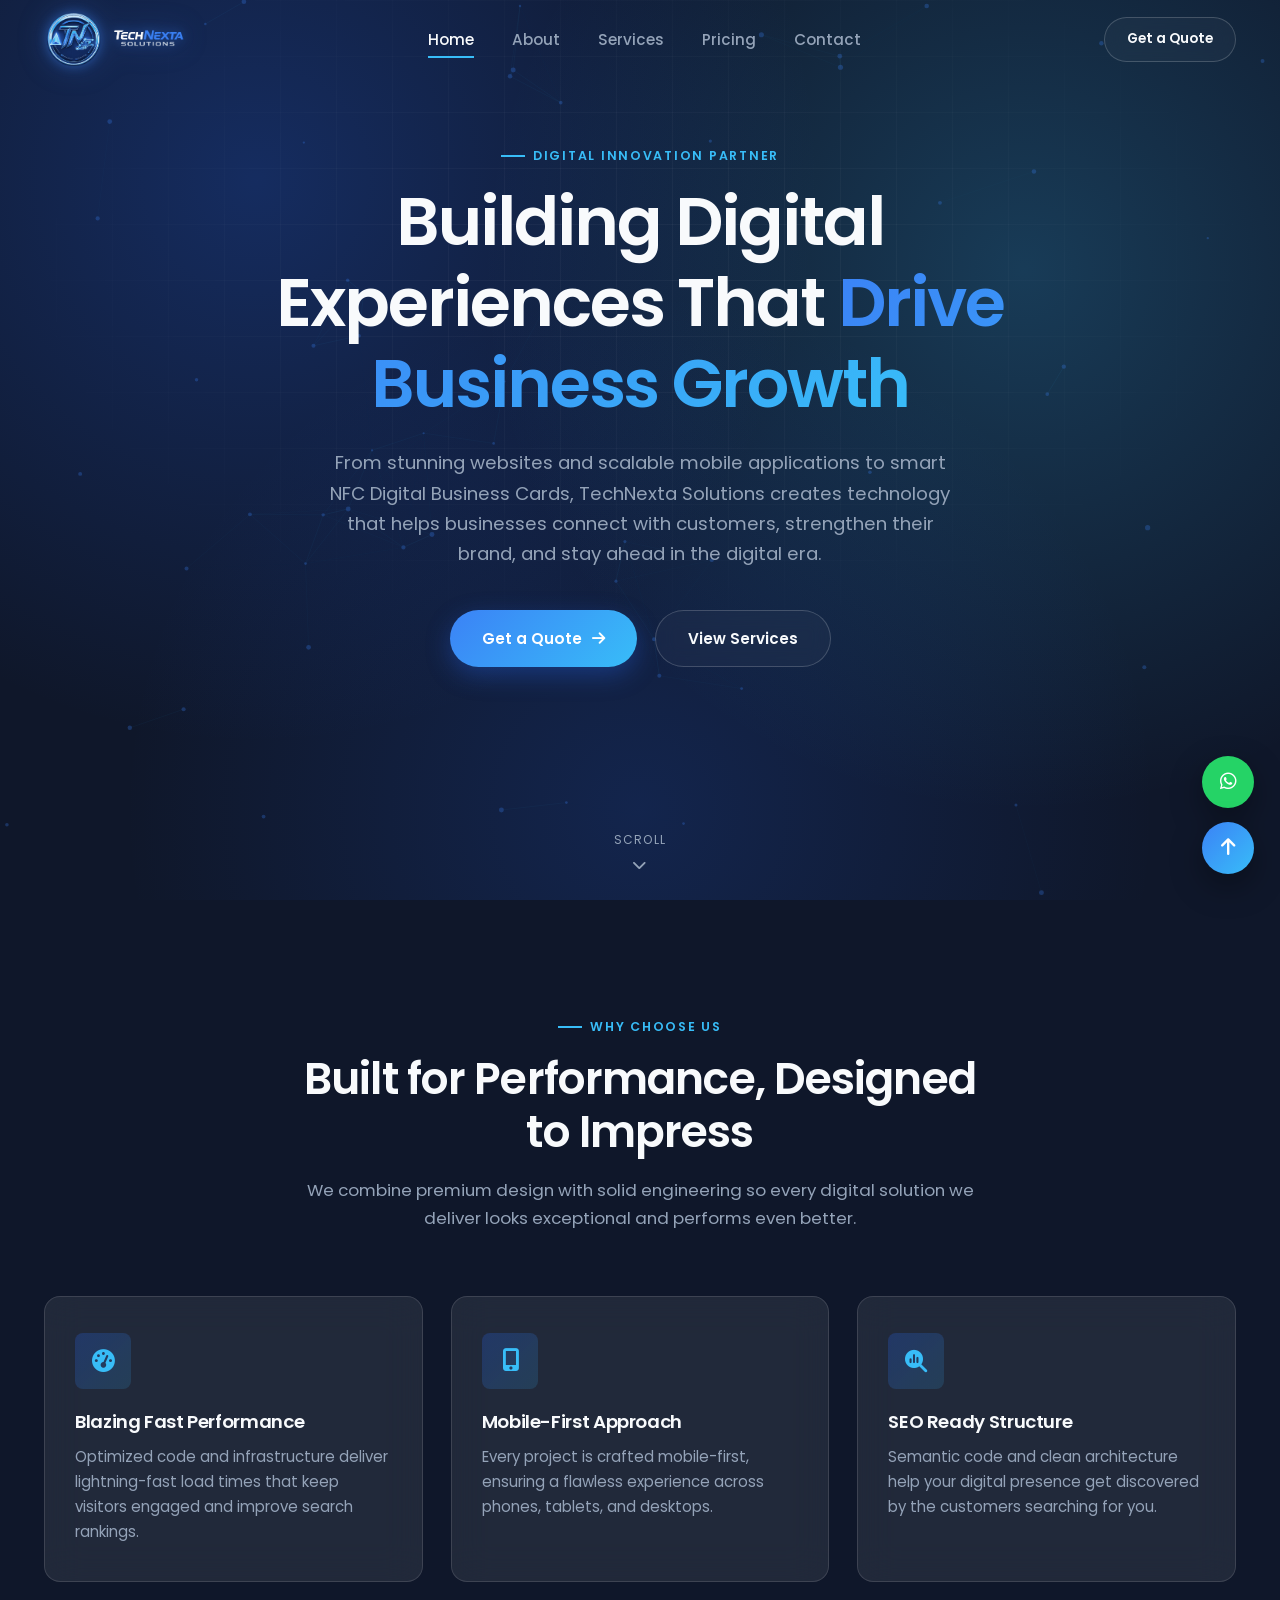
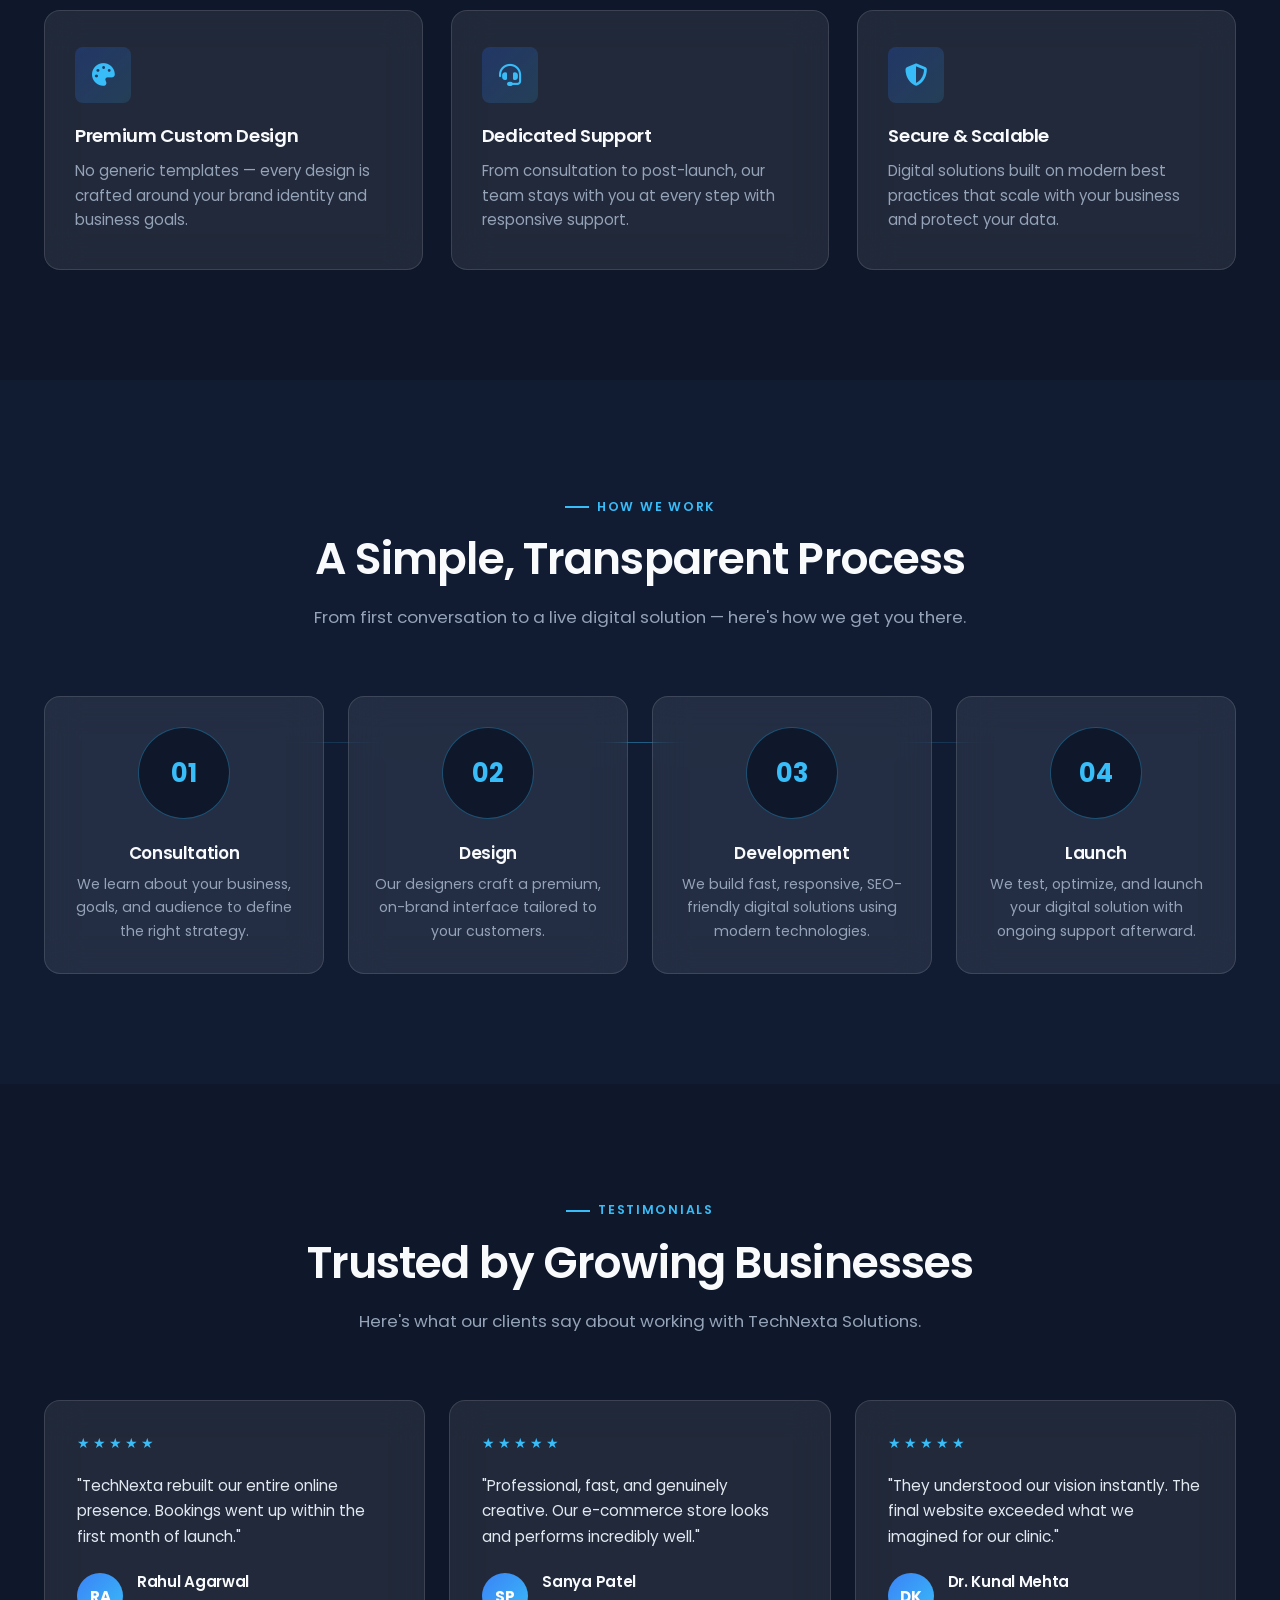
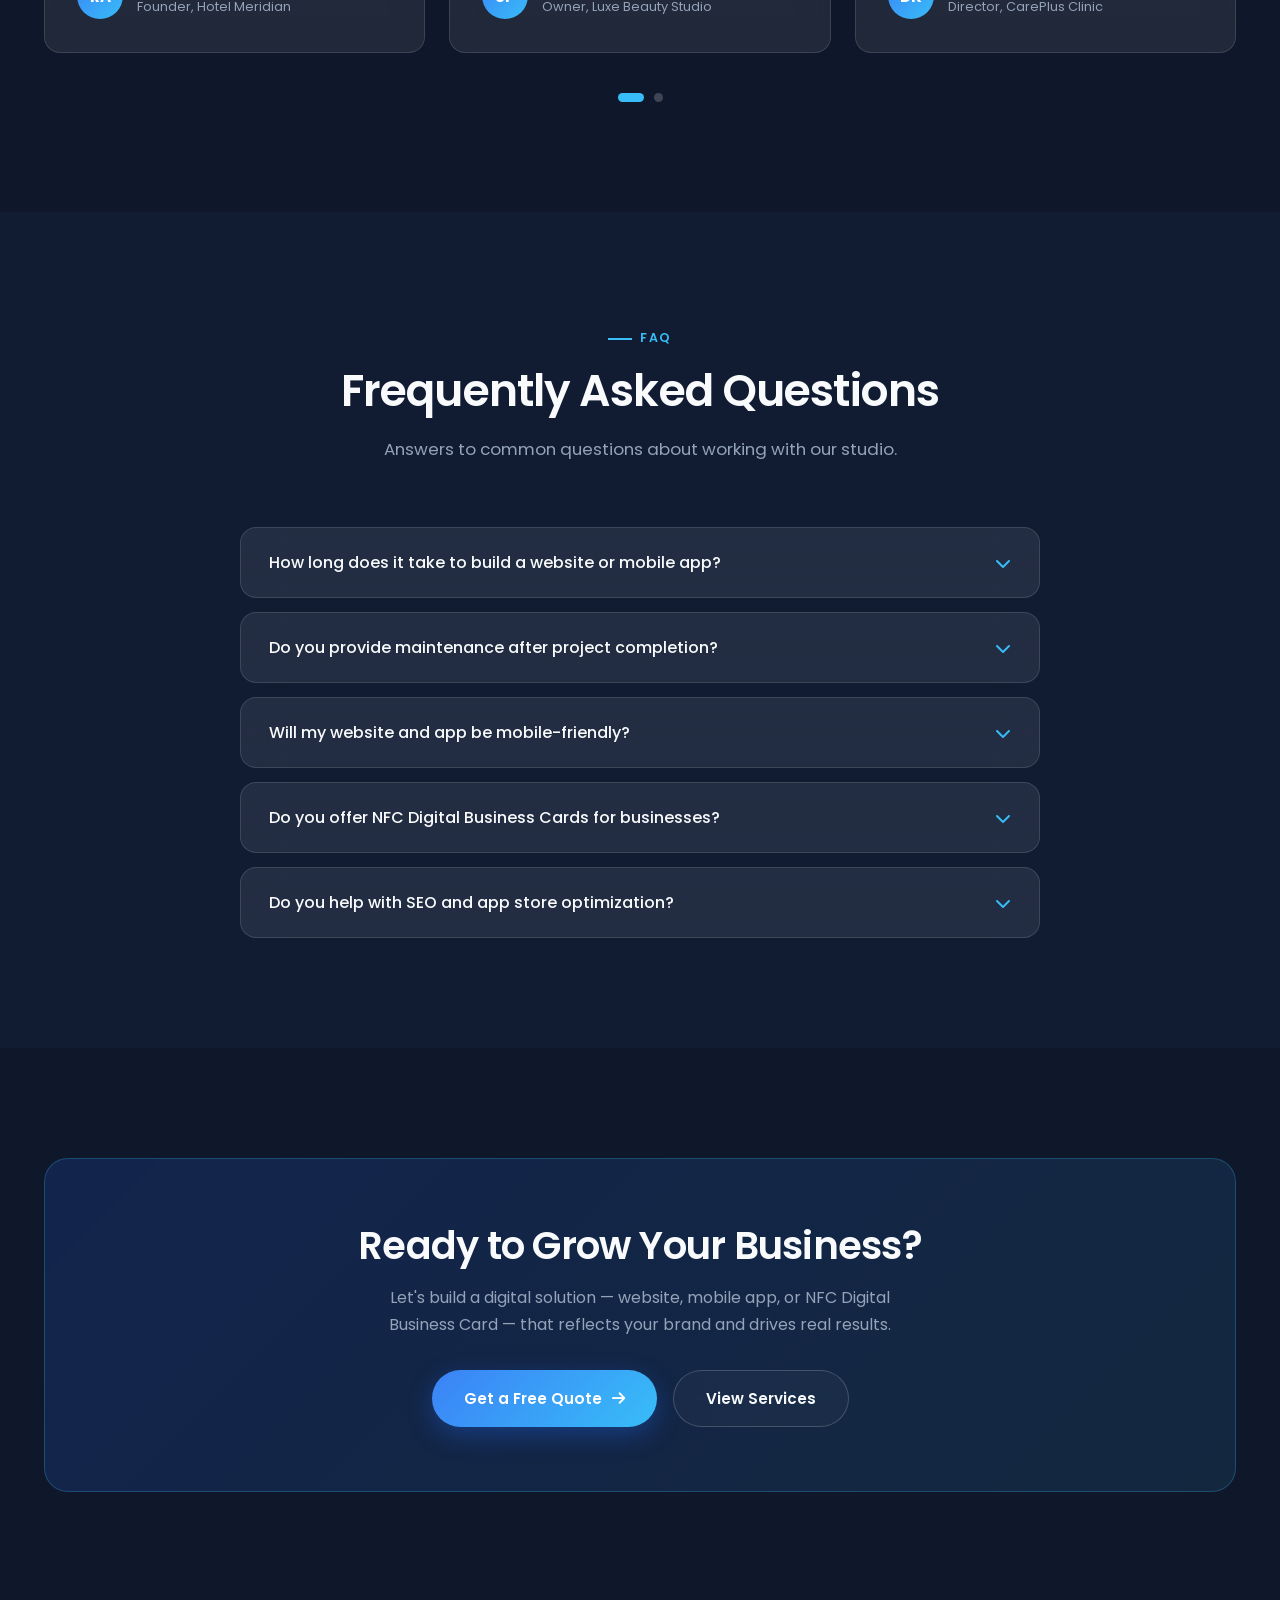
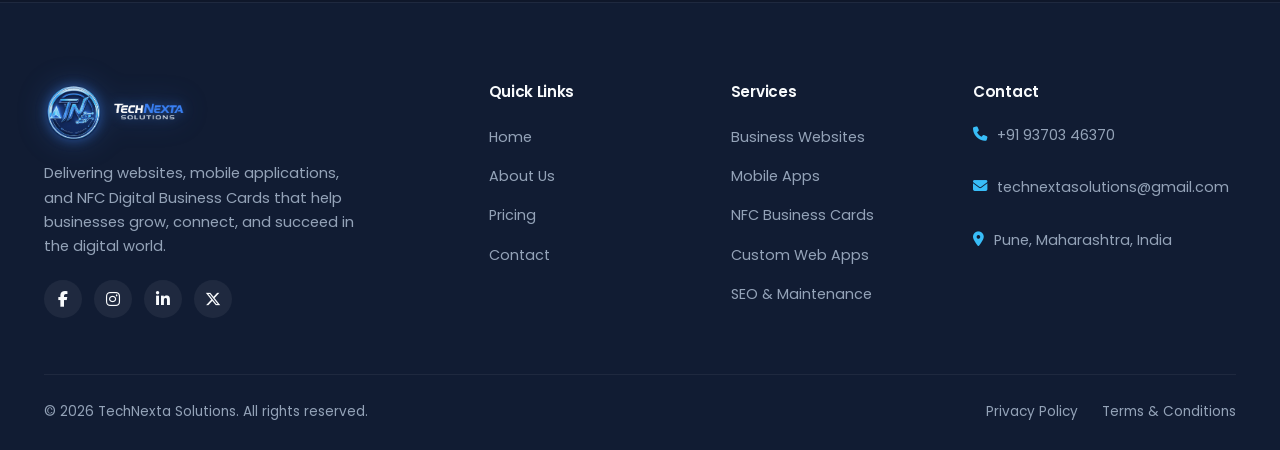
==== commit d06112c9: "removed fake statistics and portfolio" ====
--- a/index.html
+++ b/index.html
@@ -46,7 +46,6 @@
       <a href="index.html" class="active">Home</a>
       <a href="about.html">About</a>
       <a href="services.html">Services</a>
-      <a href="portfolio.html">Portfolio</a>
       <a href="pricing.html">Pricing</a>
       <a href="contact.html">Contact</a>
     </nav>
@@ -74,37 +73,8 @@
         <a href="contact.html" class="btn btn-primary">Get a Quote <i class="fa-solid fa-arrow-right"></i></a>
         <a href="services.html" class="btn btn-outline">View Services</a>
       </div>
-      <div class="hero-trust">
-        <span><i class="fa-solid fa-check"></i> 200+ Projects Delivered</span>
-        <span><i class="fa-solid fa-check"></i> 98% Client Satisfaction</span>
-        <span><i class="fa-solid fa-check"></i> On-Time Launches</span>
-      </div>
     </div>
     <div class="scroll-cue"><span>SCROLL</span><i class="fa-solid fa-chevron-down"></i></div>
-  </section>
-
-  <!-- ============ STATS ============ -->
-  <section class="stats-section">
-    <div class="container">
-      <div class="stats-grid">
-        <div class="stat-item reveal">
-          <div class="stat-number" data-count="200" data-suffix="+">0</div>
-          <div class="stat-label">Projects Delivered</div>
-        </div>
-        <div class="stat-item reveal reveal-delay-1">
-          <div class="stat-number" data-count="98" data-suffix="%">0</div>
-          <div class="stat-label">Client Satisfaction</div>
-        </div>
-        <div class="stat-item reveal reveal-delay-2">
-          <div class="stat-number" data-count="7" data-suffix="+">0</div>
-          <div class="stat-label">Years of Experience</div>
-        </div>
-        <div class="stat-item reveal reveal-delay-3">
-          <div class="stat-number" data-count="15" data-suffix="+">0</div>
-          <div class="stat-label">Industries Served</div>
-        </div>
-      </div>
-    </div>
   </section>
 
   <!-- ============ WHY CHOOSE US ============ -->
@@ -292,7 +262,7 @@
         <p>Let's build a digital solution — website, mobile app, or NFC Digital Business Card — that reflects your brand and drives real results.</p>
         <div class="cta-actions">
           <a href="contact.html" class="btn btn-primary">Get a Free Quote <i class="fa-solid fa-arrow-right"></i></a>
-          <a href="portfolio.html" class="btn btn-outline">See Our Work</a>
+          <a href="services.html" class="btn btn-outline">View Services</a>
         </div>
       </div>
     </div>
@@ -318,7 +288,6 @@
         <ul>
           <li><a href="index.html">Home</a></li>
           <li><a href="about.html">About Us</a></li>
-          <li><a href="portfolio.html">Portfolio</a></li>
           <li><a href="pricing.html">Pricing</a></li>
           <li><a href="contact.html">Contact</a></li>
         </ul>
